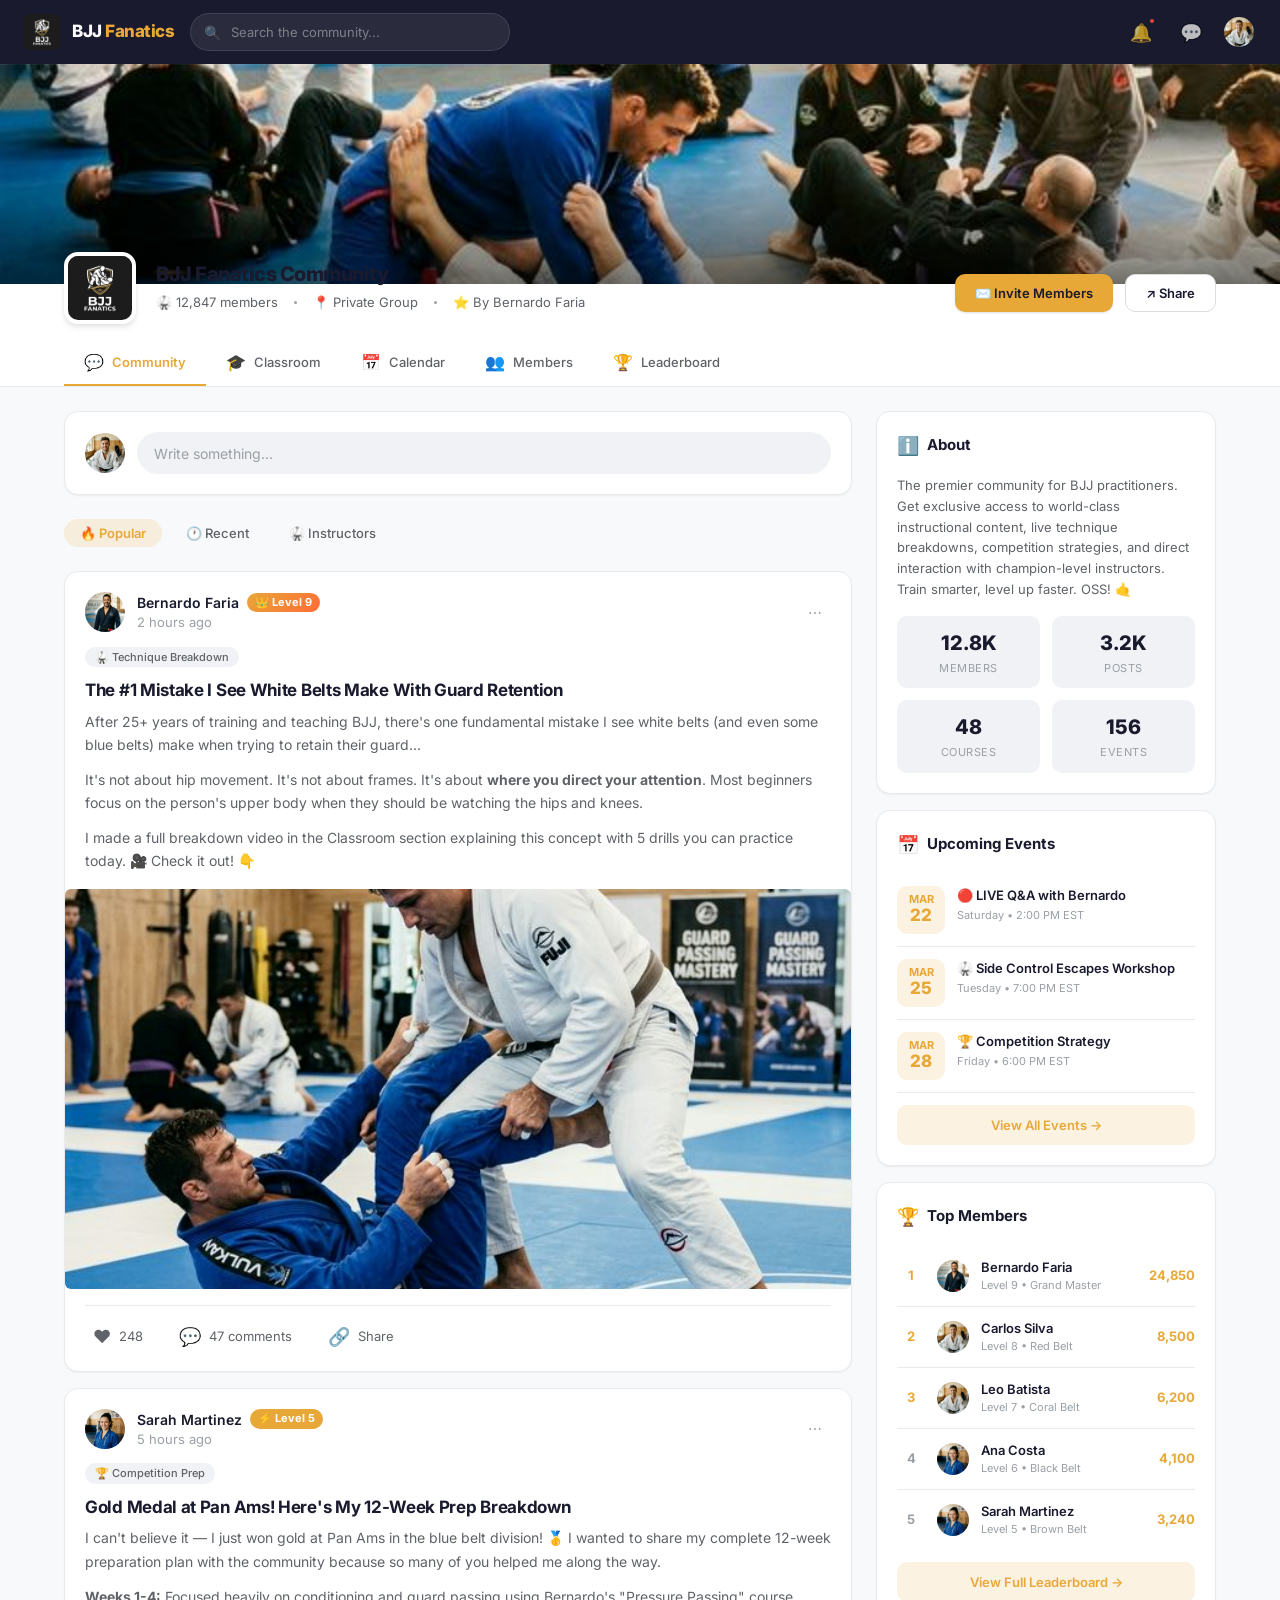
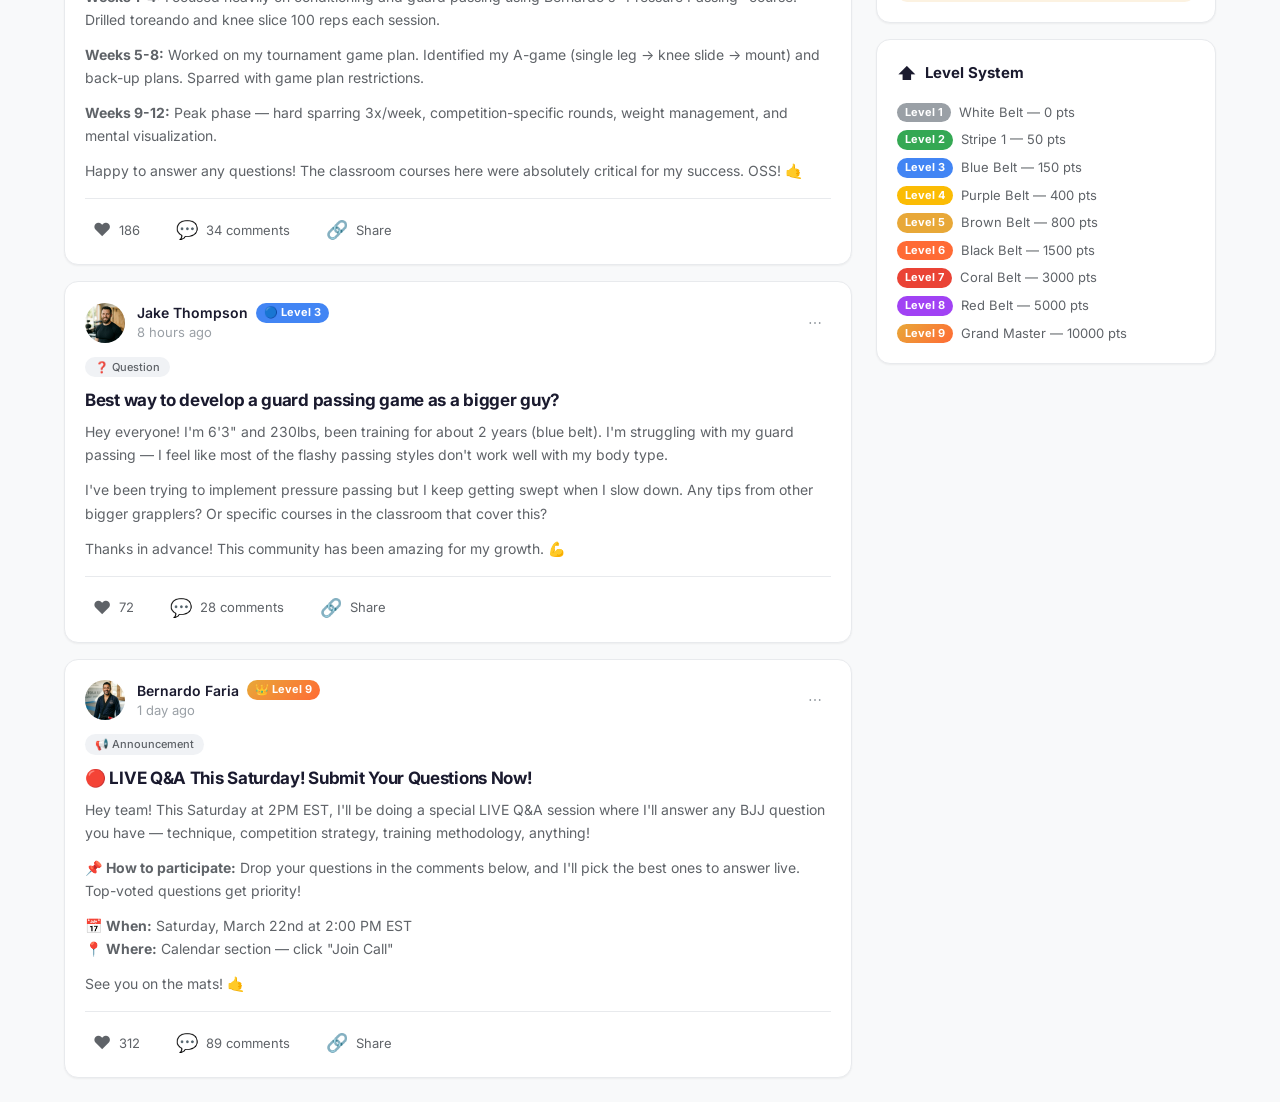
==== index.html @ d4c9fd5d "BJJ Fanatics Community Platform - Initial commit" ====
<!DOCTYPE html>
<html lang="en">
<head>
  <meta charset="UTF-8">
  <meta name="viewport" content="width=device-width, initial-scale=1.0">
  <title>BJJ Fanatics Community — Train, Learn, Connect</title>
  <meta name="description" content="Join the BJJ Fanatics Community — the premier online hub for Brazilian Jiu-Jitsu practitioners. Access exclusive courses, live events, and connect with thousands of grapplers worldwide.">
  <meta name="keywords" content="BJJ, Brazilian Jiu-Jitsu, community, courses, grappling, martial arts, BJJ Fanatics">
  <link rel="stylesheet" href="styles.css">
  <link rel="icon" type="image/png" href="assets/logo.png">
</head>
<body>

  <!-- ═══════════════ HEADER ═══════════════ -->
  <header class="main-header" id="mainHeader">
    <div class="header-left">
      <div class="logo-container" id="logoBtn">
        <img src="assets/logo.png" alt="BJJ Fanatics" class="logo-img">
        <span class="logo-text">BJJ <span>Fanatics</span></span>
      </div>
      <div class="header-search">
        <span class="search-icon">🔍</span>
        <input type="text" placeholder="Search the community..." id="globalSearch">
      </div>
    </div>
    <div class="header-right">
      <button class="header-btn" id="notifBtn" title="Notifications">
        🔔
        <span class="notification-badge"></span>
      </button>
      <button class="header-btn" id="messagesBtn" title="Messages">
        💬
      </button>
      <img src="assets/avatar-member1.png" alt="Your Profile" class="header-avatar" id="profileBtn" title="Profile">
    </div>
  </header>

  <!-- ═══════════════ NOTIFICATION DROPDOWN ═══════════════ -->
  <div class="notification-dropdown" id="notifDropdown">
    <div class="notification-header">
      <h4>Notifications</h4>
      <span class="mark-read" id="markAllRead">Mark all as read</span>
    </div>
    <div class="notification-item unread">
      <img src="assets/avatar-instructor.png" alt="" class="notification-avatar">
      <div>
        <div class="notification-text"><strong>Bernardo Faria</strong> posted a new technique video: "Deep Half Guard Sweep"</div>
        <div class="notification-time">2 minutes ago</div>
      </div>
    </div>
    <div class="notification-item unread">
      <img src="assets/avatar-member2.png" alt="" class="notification-avatar">
      <div>
        <div class="notification-text"><strong>Sarah Martinez</strong> liked your post about competition preparation</div>
        <div class="notification-time">15 minutes ago</div>
      </div>
    </div>
    <div class="notification-item">
      <img src="assets/avatar-member3.png" alt="" class="notification-avatar">
      <div>
        <div class="notification-text"><strong>Jake Thompson</strong> commented: "Great breakdown! This really helped my passing game"</div>
        <div class="notification-time">1 hour ago</div>
      </div>
    </div>
    <div class="notification-item">
      <img src="assets/avatar-instructor.png" alt="" class="notification-avatar">
      <div>
        <div class="notification-text">🎯 You leveled up to <strong>Level 4: Purple Belt</strong>! Keep training!</div>
        <div class="notification-time">3 hours ago</div>
      </div>
    </div>
  </div>

  <!-- ═══════════════ COMMUNITY HEADER ═══════════════ -->
  <section class="community-header">
    <div class="banner-container">
      <img src="assets/banner.png" alt="BJJ Fanatics Community" class="banner-image">
      <div class="banner-overlay"></div>
    </div>
    <div class="community-info">
      <img src="assets/logo.png" alt="BJJ Fanatics" class="community-avatar">
      <div class="community-details">
        <h1 class="community-name">BJJ Fanatics Community</h1>
        <div class="community-meta">
          <span>🥋 12,847 members</span>
          <span class="dot"></span>
          <span>📍 Private Group</span>
          <span class="dot"></span>
          <span>⭐ By Bernardo Faria</span>
        </div>
      </div>
      <div class="community-actions">
        <button class="btn-primary" id="inviteBtn">✉️ Invite Members</button>
        <button class="btn-secondary" id="shareBtn">↗️ Share</button>
      </div>
    </div>

    <!-- Navigation Tabs -->
    <nav class="nav-tabs" id="navTabs">
      <button class="nav-tab active" data-tab="community">
        <span class="tab-icon">💬</span> Community
      </button>
      <button class="nav-tab" data-tab="classroom">
        <span class="tab-icon">🎓</span> Classroom
      </button>
      <button class="nav-tab" data-tab="calendar">
        <span class="tab-icon">📅</span> Calendar
      </button>
      <button class="nav-tab" data-tab="members">
        <span class="tab-icon">👥</span> Members
      </button>
      <button class="nav-tab" data-tab="leaderboard">
        <span class="tab-icon">🏆</span> Leaderboard
      </button>
    </nav>
  </section>

  <!-- ═══════════════ MAIN CONTENT ═══════════════ -->
  <main class="main-content" id="mainContent">

    <!-- ╔═══════════════════════════════════════╗
         ║   COMMUNITY TAB (FEED)                ║
         ╚═══════════════════════════════════════╝ -->
    <div class="page-section active" id="page-community">
      <div class="feed-container">

        <!-- Post Composer -->
        <div class="post-composer" id="postComposer">
          <div class="composer-top">
            <img src="assets/avatar-member1.png" alt="" class="composer-avatar">
            <input type="text" class="composer-input" placeholder="Write something..." id="composerInput" readonly>
          </div>
        </div>

        <!-- Feed Filters -->
        <div class="feed-filters">
          <button class="filter-btn active" data-filter="popular">🔥 Popular</button>
          <button class="filter-btn" data-filter="recent">🕐 Recent</button>
          <button class="filter-btn" data-filter="instructors">🥋 Instructors</button>
        </div>

        <!-- Post 1 -->
        <article class="post-card" id="post-1">
          <div class="post-header">
            <img src="assets/avatar-instructor.png" alt="Bernardo Faria" class="post-avatar">
            <div class="post-user-info">
              <div class="post-user-name">
                Bernardo Faria
                <span class="level-badge level-9">👑 Level 9</span>
              </div>
              <div class="post-timestamp">2 hours ago</div>
            </div>
            <button class="post-menu-btn" title="More options">⋯</button>
          </div>
          <div class="post-category">🥋 Technique Breakdown</div>
          <h2 class="post-title">The #1 Mistake I See White Belts Make With Guard Retention</h2>
          <div class="post-body">
            <p>After 25+ years of training and teaching BJJ, there's one fundamental mistake I see white belts (and even some blue belts) make when trying to retain their guard...</p>
            <p>It's not about hip movement. It's not about frames. It's about <strong>where you direct your attention</strong>. Most beginners focus on the person's upper body when they should be watching the hips and knees.</p>
            <p>I made a full breakdown video in the Classroom section explaining this concept with 5 drills you can practice today. 🎥 Check it out! 👇</p>
          </div>
          <div class="post-image">
            <img src="assets/course-thumbnail.png" alt="Guard Retention Breakdown">
          </div>
          <div class="post-footer">
            <button class="post-action like-btn" data-post-id="1">
              <span class="action-icon">❤️</span>
              <span class="like-count">248</span>
            </button>
            <button class="post-action comment-toggle-btn" data-post-id="1">
              <span class="action-icon">💬</span>
              <span>47 comments</span>
            </button>
            <button class="post-action">
              <span class="action-icon">🔗</span>
              <span>Share</span>
            </button>
          </div>
          <div class="comments-section" id="comments-1">
            <div class="comment-item">
              <img src="assets/avatar-member2.png" alt="" class="comment-avatar">
              <div class="comment-content">
                <span class="comment-user-name">Sarah Martinez</span>
                <span class="comment-text">This completely changed my game! I was always staring at the shoulder and losing my guard. Started watching the hips and my retention improved immediately 🙌</span>
                <div class="comment-meta">
                  <span>45m ago</span>
                  <button>❤️ 12</button>
                  <button>Reply</button>
                </div>
              </div>
            </div>
            <div class="comment-item">
              <img src="assets/avatar-member3.png" alt="" class="comment-avatar">
              <div class="comment-content">
                <span class="comment-user-name">Jake Thompson</span>
                <span class="comment-text">Professor, could you also cover the De La Riva guard recovery? That's been my biggest struggle lately.</span>
                <div class="comment-meta">
                  <span>30m ago</span>
                  <button>❤️ 5</button>
                  <button>Reply</button>
                </div>
              </div>
            </div>
            <div class="comment-input-container">
              <img src="assets/avatar-member1.png" alt="" class="comment-avatar">
              <input type="text" class="comment-input" placeholder="Write a comment...">
              <button class="comment-submit">Post</button>
            </div>
          </div>
        </article>

        <!-- Post 2 -->
        <article class="post-card" id="post-2">
          <div class="post-header">
            <img src="assets/avatar-member2.png" alt="Sarah Martinez" class="post-avatar">
            <div class="post-user-info">
              <div class="post-user-name">
                Sarah Martinez
                <span class="level-badge level-5">⚡ Level 5</span>
              </div>
              <div class="post-timestamp">5 hours ago</div>
            </div>
            <button class="post-menu-btn" title="More options">⋯</button>
          </div>
          <div class="post-category">🏆 Competition Prep</div>
          <h2 class="post-title">Gold Medal at Pan Ams! Here's My 12-Week Prep Breakdown</h2>
          <div class="post-body">
            <p>I can't believe it — I just won gold at Pan Ams in the blue belt division! 🥇 I wanted to share my complete 12-week preparation plan with the community because so many of you helped me along the way.</p>
            <p><strong>Weeks 1-4:</strong> Focused heavily on conditioning and guard passing using Bernardo's "Pressure Passing" course. Drilled toreando and knee slice 100 reps each session.</p>
            <p><strong>Weeks 5-8:</strong> Worked on my tournament game plan. Identified my A-game (single leg → knee slide → mount) and back-up plans. Sparred with game plan restrictions.</p>
            <p><strong>Weeks 9-12:</strong> Peak phase — hard sparring 3x/week, competition-specific rounds, weight management, and mental visualization.</p>
            <p>Happy to answer any questions! The classroom courses here were absolutely critical for my success. OSS! 🤙</p>
          </div>
          <div class="post-footer">
            <button class="post-action like-btn" data-post-id="2">
              <span class="action-icon">❤️</span>
              <span class="like-count">186</span>
            </button>
            <button class="post-action comment-toggle-btn" data-post-id="2">
              <span class="action-icon">💬</span>
              <span>34 comments</span>
            </button>
            <button class="post-action">
              <span class="action-icon">🔗</span>
              <span>Share</span>
            </button>
          </div>
          <div class="comments-section" id="comments-2">
            <div class="comment-item">
              <img src="assets/avatar-instructor.png" alt="" class="comment-avatar">
              <div class="comment-content">
                <span class="comment-user-name">Bernardo Faria</span>
                <span class="comment-text">Congratulations Sarah! So proud of you! Your dedication is incredible. Osss!! 🤙🏆</span>
                <div class="comment-meta">
                  <span>4h ago</span>
                  <button>❤️ 45</button>
                  <button>Reply</button>
                </div>
              </div>
            </div>
            <div class="comment-input-container">
              <img src="assets/avatar-member1.png" alt="" class="comment-avatar">
              <input type="text" class="comment-input" placeholder="Write a comment...">
              <button class="comment-submit">Post</button>
            </div>
          </div>
        </article>

        <!-- Post 3 -->
        <article class="post-card" id="post-3">
          <div class="post-header">
            <img src="assets/avatar-member3.png" alt="Jake Thompson" class="post-avatar">
            <div class="post-user-info">
              <div class="post-user-name">
                Jake Thompson
                <span class="level-badge level-3">🔵 Level 3</span>
              </div>
              <div class="post-timestamp">8 hours ago</div>
            </div>
            <button class="post-menu-btn" title="More options">⋯</button>
          </div>
          <div class="post-category">❓ Question</div>
          <h2 class="post-title">Best way to develop a guard passing game as a bigger guy?</h2>
          <div class="post-body">
            <p>Hey everyone! I'm 6'3" and 230lbs, been training for about 2 years (blue belt). I'm struggling with my guard passing — I feel like most of the flashy passing styles don't work well with my body type.</p>
            <p>I've been trying to implement pressure passing but I keep getting swept when I slow down. Any tips from other bigger grapplers? Or specific courses in the classroom that cover this?</p>
            <p>Thanks in advance! This community has been amazing for my growth. 💪</p>
          </div>
          <div class="post-footer">
            <button class="post-action like-btn" data-post-id="3">
              <span class="action-icon">❤️</span>
              <span class="like-count">72</span>
            </button>
            <button class="post-action comment-toggle-btn" data-post-id="3">
              <span class="action-icon">💬</span>
              <span>28 comments</span>
            </button>
            <button class="post-action">
              <span class="action-icon">🔗</span>
              <span>Share</span>
            </button>
          </div>
          <div class="comments-section" id="comments-3">
            <div class="comment-item">
              <img src="assets/avatar-instructor.png" alt="" class="comment-avatar">
              <div class="comment-content">
                <span class="comment-user-name">Bernardo Faria</span>
                <span class="comment-text">Jake, as a bigger guy myself, I found the over-under passing system to be the BEST for our body type. Check out my "Pressure Passing Encyclopedia" in the classroom — I break down every detail specifically for bigger grapplers. The key is using your weight as your #1 advantage, not fighting against it!</span>
                <div class="comment-meta">
                  <span>6h ago</span>
                  <button>❤️ 38</button>
                  <button>Reply</button>
                </div>
              </div>
            </div>
            <div class="comment-input-container">
              <img src="assets/avatar-member1.png" alt="" class="comment-avatar">
              <input type="text" class="comment-input" placeholder="Write a comment...">
              <button class="comment-submit">Post</button>
            </div>
          </div>
        </article>

        <!-- Post 4 -->
        <article class="post-card" id="post-4">
          <div class="post-header">
            <img src="assets/avatar-instructor.png" alt="Bernardo Faria" class="post-avatar">
            <div class="post-user-info">
              <div class="post-user-name">
                Bernardo Faria
                <span class="level-badge level-9">👑 Level 9</span>
              </div>
              <div class="post-timestamp">1 day ago</div>
            </div>
            <button class="post-menu-btn" title="More options">⋯</button>
          </div>
          <div class="post-category">📢 Announcement</div>
          <h2 class="post-title">🔴 LIVE Q&A This Saturday! Submit Your Questions Now!</h2>
          <div class="post-body">
            <p>Hey team! This Saturday at 2PM EST, I'll be doing a special LIVE Q&A session where I'll answer any BJJ question you have — technique, competition strategy, training methodology, anything!</p>
            <p>📌 <strong>How to participate:</strong> Drop your questions in the comments below, and I'll pick the best ones to answer live. Top-voted questions get priority!</p>
            <p>📅 <strong>When:</strong> Saturday, March 22nd at 2:00 PM EST<br>📍 <strong>Where:</strong> Calendar section — click "Join Call"</p>
            <p>See you on the mats! 🤙</p>
          </div>
          <div class="post-footer">
            <button class="post-action like-btn" data-post-id="4">
              <span class="action-icon">❤️</span>
              <span class="like-count">312</span>
            </button>
            <button class="post-action comment-toggle-btn" data-post-id="4">
              <span class="action-icon">💬</span>
              <span>89 comments</span>
            </button>
            <button class="post-action">
              <span class="action-icon">🔗</span>
              <span>Share</span>
            </button>
          </div>
          <div class="comments-section" id="comments-4">
            <div class="comment-input-container">
              <img src="assets/avatar-member1.png" alt="" class="comment-avatar">
              <input type="text" class="comment-input" placeholder="Write a comment...">
              <button class="comment-submit">Post</button>
            </div>
          </div>
        </article>

      </div>
    </div>

    <!-- ╔═══════════════════════════════════════╗
         ║   CLASSROOM TAB                       ║
         ╚═══════════════════════════════════════╝ -->
    <div class="page-section" id="page-classroom">
      <div class="tab-content-full">
        <div class="classroom-grid">
          <div class="course-card" data-course="guard-passing">
            <div class="course-thumb-container">
              <img src="assets/course-thumbnail.png" alt="Guard Passing Mastery" class="course-thumb">
              <div class="course-progress-bar" style="width: 65%;"></div>
            </div>
            <div class="course-info">
              <h3 class="course-title">Guard Passing Mastery</h3>
              <div class="course-meta">
                <span>12 modules</span>
                <span>•</span>
                <span>48 lessons</span>
                <span>•</span>
                <span class="progress-text">65% complete</span>
              </div>
            </div>
          </div>

          <div class="course-card" data-course="pressure-passing">
            <div class="course-thumb-container">
              <img src="assets/banner.png" alt="Pressure Passing Encyclopedia" class="course-thumb">
              <div class="course-progress-bar" style="width: 30%;"></div>
            </div>
            <div class="course-info">
              <h3 class="course-title">Pressure Passing Encyclopedia</h3>
              <div class="course-meta">
                <span>8 modules</span>
                <span>•</span>
                <span>36 lessons</span>
                <span>•</span>
                <span class="progress-text">30% complete</span>
              </div>
            </div>
          </div>

          <div class="course-card" data-course="deep-half">
            <div class="course-thumb-container">
              <img src="assets/course-thumbnail.png" alt="Deep Half Guard System" class="course-thumb">
              <div class="course-progress-bar" style="width: 100%;"></div>
            </div>
            <div class="course-info">
              <h3 class="course-title">Deep Half Guard System</h3>
              <div class="course-meta">
                <span>6 modules</span>
                <span>•</span>
                <span>24 lessons</span>
                <span>•</span>
                <span class="progress-text">✅ Complete</span>
              </div>
            </div>
          </div>

          <div class="course-card" data-course="submission-hunting">
            <div class="course-thumb-container">
              <img src="assets/banner.png" alt="Submission Hunting From Mount" class="course-thumb">
              <div class="course-progress-bar" style="width: 0%;"></div>
            </div>
            <div class="course-info">
              <h3 class="course-title">Submission Hunting From Mount</h3>
              <div class="course-meta">
                <span>10 modules</span>
                <span>•</span>
                <span>40 lessons</span>
                <span>•</span>
                <span class="progress-text">Not started</span>
              </div>
            </div>
          </div>

          <div class="course-card" data-course="competition-prep">
            <div class="course-thumb-container">
              <img src="assets/course-thumbnail.png" alt="Competition Prep Blueprint" class="course-thumb">
              <div class="course-progress-bar" style="width: 0%;"></div>
            </div>
            <div class="course-info">
              <h3 class="course-title">Competition Prep Blueprint</h3>
              <div class="course-meta">
                <span class="locked-badge">🔒 Unlock at Level 5</span>
              </div>
            </div>
          </div>

          <div class="course-card" data-course="no-gi">
            <div class="course-thumb-container">
              <img src="assets/banner.png" alt="No-Gi Essentials" class="course-thumb">
              <div class="course-progress-bar" style="width: 15%;"></div>
            </div>
            <div class="course-info">
              <h3 class="course-title">No-Gi Essentials</h3>
              <div class="course-meta">
                <span>7 modules</span>
                <span>•</span>
                <span>28 lessons</span>
                <span>•</span>
                <span class="progress-text">15% complete</span>
              </div>
            </div>
          </div>

        </div>
      </div>
    </div>

    <!-- ╔═══════════════════════════════════════╗
         ║   CALENDAR / LIVE EVENTS TAB          ║
         ╚═══════════════════════════════════════╝ -->
    <div class="page-section" id="page-calendar">
      <div class="tab-content-full">

        <!-- 🔴 LIVE NOW BANNER — shows when an event is happening -->
        <div class="live-now-banner" id="liveNowBanner">
          <div class="live-now-pulse"></div>
          <div class="live-now-content">
            <div class="live-now-badge">🔴 LIVE NOW</div>
            <div class="live-now-info">
              <h3 id="liveNowTitle">LIVE Q&A with Bernardo Faria</h3>
              <p id="liveNowMeta">Started 12 min ago • <span id="liveNowViewers">847</span> watching</p>
            </div>
          </div>
          <button class="live-join-btn" id="joinLiveBtn">
            <span class="join-icon">📹</span> Join Live
          </button>
        </div>

        <!-- Events Header with View Toggle -->
        <div class="events-header-bar">
          <div class="events-header-left">
            <h2>📅 Live Events</h2>
            <span class="events-count" id="eventsCount">8 upcoming</span>
          </div>
          <div class="events-header-right">
            <div class="view-toggle" id="viewToggle">
              <button class="view-toggle-btn active" data-view="list" title="List View">
                <svg width="18" height="18" viewBox="0 0 24 24" fill="none" stroke="currentColor" stroke-width="2"><line x1="8" y1="6" x2="21" y2="6"/><line x1="8" y1="12" x2="21" y2="12"/><line x1="8" y1="18" x2="21" y2="18"/><line x1="3" y1="6" x2="3.01" y2="6"/><line x1="3" y1="12" x2="3.01" y2="12"/><line x1="3" y1="18" x2="3.01" y2="18"/></svg>
              </button>
              <button class="view-toggle-btn" data-view="calendar" title="Calendar View">
                <svg width="18" height="18" viewBox="0 0 24 24" fill="none" stroke="currentColor" stroke-width="2"><rect x="3" y="4" width="18" height="18" rx="2" ry="2"/><line x1="16" y1="2" x2="16" y2="6"/><line x1="8" y1="2" x2="8" y2="6"/><line x1="3" y1="10" x2="21" y2="10"/></svg>
              </button>
            </div>
            <button class="btn-primary create-event-btn" id="createEventBtn">
              <span>+</span> Create Event
            </button>
          </div>
        </div>

        <!-- Event Type Filters -->
        <div class="event-type-filters" id="eventTypeFilters">
          <button class="event-filter-pill active" data-filter="upcoming">📅 Upcoming</button>
          <button class="event-filter-pill" data-filter="live">🔴 Live & Interactive</button>
          <button class="event-filter-pill" data-filter="workshop">🥋 Workshops</button>
          <button class="event-filter-pill" data-filter="competition">🏆 Competition</button>
          <button class="event-filter-pill" data-filter="past">⏪ Past Recordings</button>
        </div>

        <!-- LIST VIEW (Default) -->
        <div class="events-list-view active" id="eventsListView">
          <div class="events-list" id="eventsList">
            <!-- Events generated by JS -->
          </div>
        </div>

        <!-- CALENDAR VIEW -->
        <div class="events-calendar-view" id="eventsCalendarView">
          <div class="calendar-container">
            <div class="calendar-header-bar">
              <h2 class="calendar-month-title" id="calendarMonthTitle">March 2026</h2>
              <div class="calendar-nav-btns">
                <button class="cal-nav-btn" id="calPrev">◀</button>
                <button class="cal-nav-btn" id="calNext">▶</button>
              </div>
            </div>
            <div class="calendar-grid" id="calendarGrid">
              <!-- Days will be generated by JS -->
            </div>
          </div>
        </div>

        <!-- PAST RECORDINGS SECTION -->
        <div class="past-recordings-section" id="pastRecordingsSection" style="display:none;">
          <div class="recordings-grid" id="recordingsGrid">
            <!-- Generated by JS -->
          </div>
        </div>

      </div>
    </div>

    <!-- ═══════════════ EVENT DETAIL MODAL ═══════════════ -->
    <div class="modal-overlay" id="eventDetailModal">
      <div class="modal-content event-modal-content">
        <div class="event-modal-header" id="eventModalHeader">
          <div class="event-modal-type-badge" id="eventModalBadge">🔴 Live Q&A</div>
          <button class="modal-close" id="closeEventModal">✕</button>
        </div>
        <div class="event-modal-body">
          <h2 class="event-modal-title" id="eventModalTitle">LIVE Q&A with Bernardo Faria</h2>
          <div class="event-modal-meta-grid">
            <div class="event-modal-meta-item">
              <span class="meta-icon">📅</span>
              <div>
                <div class="meta-label">Date</div>
                <div class="meta-value" id="eventModalDate">Saturday, March 22, 2026</div>
              </div>
            </div>
            <div class="event-modal-meta-item">
              <span class="meta-icon">🕐</span>
              <div>
                <div class="meta-label">Time</div>
                <div class="meta-value" id="eventModalTime">2:00 PM — 3:30 PM EST</div>
              </div>
            </div>
            <div class="event-modal-meta-item">
              <span class="meta-icon">🎯</span>
              <div>
                <div class="meta-label">Level</div>
                <div class="meta-value" id="eventModalLevel">All Levels Welcome</div>
              </div>
            </div>
            <div class="event-modal-meta-item">
              <span class="meta-icon">👥</span>
              <div>
                <div class="meta-label">Attendees</div>
                <div class="meta-value" id="eventModalAttendees">234 RSVPs</div>
              </div>
            </div>
          </div>
          <div class="event-modal-description" id="eventModalDescription">
            <h4>About This Event</h4>
            <p>Join Bernardo Faria for a live, interactive Q&A session where you can ask any BJJ question — technique breakdowns, competition strategy, training methodology, and more!</p>
            <p>Top-voted questions from the community post get priority. Come prepared with your camera on for direct feedback!</p>
          </div>
          <div class="event-modal-host">
            <img src="assets/avatar-instructor.png" alt="Bernardo Faria" class="event-host-avatar">
            <div>
              <div class="event-host-name">Bernardo Faria</div>
              <div class="event-host-role">Host • Head Instructor</div>
            </div>
          </div>
          <div class="event-modal-attendees-preview" id="eventAttendeesPreview">
            <div class="attendees-stack">
              <img src="assets/avatar-member2.png" alt="" class="attendee-mini">
              <img src="assets/avatar-member3.png" alt="" class="attendee-mini">
              <img src="assets/avatar-member1.png" alt="" class="attendee-mini">
              <img src="assets/avatar-instructor.png" alt="" class="attendee-mini">
              <span class="attendees-more">+230</span>
            </div>
            <span class="attendees-label">including Sarah Martinez, Jake Thompson, and 232 others</span>
          </div>
        </div>
        <div class="event-modal-footer">
          <button class="btn-secondary" id="eventShareBtn">↗️ Share Event</button>
          <button class="btn-primary event-rsvp-btn" id="eventRsvpBtn">✋ RSVP — I'm In!</button>
        </div>
      </div>
    </div>

    <!-- ╔═══════════════════════════════════════╗
         ║   MEMBERS TAB                         ║
         ╚═══════════════════════════════════════╝ -->
    <div class="page-section" id="page-members">
      <div class="tab-content-full">
        <div class="members-header">
          <h2 style="font-size: 20px; font-weight: 700;">👥 Members <span style="color: var(--text-tertiary); font-weight: 400;">(12,847)</span></h2>
          <div class="members-search">
            <span class="search-icon">🔍</span>
            <input type="text" placeholder="Search members..." id="membersSearchInput">
          </div>
        </div>

        <div class="members-grid" id="membersGrid">
          <!-- Members will be generated by JS -->
        </div>
      </div>
    </div>

    <!-- ╔═══════════════════════════════════════╗
         ║   LEADERBOARD TAB                     ║
         ╚═══════════════════════════════════════╝ -->
    <div class="page-section" id="page-leaderboard">
      <div class="tab-content-full">
        <div class="leaderboard-page">
          <div class="leaderboard-page-header">
            <h2>🏆 Community Leaderboard</h2>
            <p>Earn points by posting, commenting, and engaging with the community. Level up to unlock exclusive courses!</p>
          </div>
          <div class="leaderboard-time-filters">
            <button class="time-filter-btn active" data-time="all">All Time</button>
            <button class="time-filter-btn" data-time="month">This Month</button>
            <button class="time-filter-btn" data-time="week">This Week</button>
          </div>
          <div class="leaderboard-full-list" id="leaderboardFullList">
            <!-- Generated by JS -->
          </div>
        </div>
      </div>
    </div>

    <!-- ═══════════════ SIDEBAR (visible on community tab) ═══════════════ -->
    <aside class="sidebar" id="sidebar">

      <!-- About -->
      <div class="sidebar-card">
        <h3 class="sidebar-title"><span class="title-icon">ℹ️</span> About</h3>
        <p class="about-text">
          The premier community for BJJ practitioners. Get exclusive access to world-class instructional content, live technique breakdowns, competition strategies, and direct interaction with champion-level instructors. Train smarter, level up faster. OSS! 🤙
        </p>
        <div class="about-stats">
          <div class="stat-item">
            <div class="stat-value">12.8K</div>
            <div class="stat-label">Members</div>
          </div>
          <div class="stat-item">
            <div class="stat-value">3.2K</div>
            <div class="stat-label">Posts</div>
          </div>
          <div class="stat-item">
            <div class="stat-value">48</div>
            <div class="stat-label">Courses</div>
          </div>
          <div class="stat-item">
            <div class="stat-value">156</div>
            <div class="stat-label">Events</div>
          </div>
        </div>
      </div>

      <!-- Upcoming Events -->
      <div class="sidebar-card">
        <h3 class="sidebar-title"><span class="title-icon">📅</span> Upcoming Events</h3>
        <div class="event-item">
          <div class="event-date">
            <span class="month">MAR</span>
            <span class="day">22</span>
          </div>
          <div class="event-info">
            <div class="event-title">🔴 LIVE Q&A with Bernardo</div>
            <div class="event-time">Saturday • 2:00 PM EST</div>
          </div>
        </div>
        <div class="event-item">
          <div class="event-date">
            <span class="month">MAR</span>
            <span class="day">25</span>
          </div>
          <div class="event-info">
            <div class="event-title">🥋 Side Control Escapes Workshop</div>
            <div class="event-time">Tuesday • 7:00 PM EST</div>
          </div>
        </div>
        <div class="event-item">
          <div class="event-date">
            <span class="month">MAR</span>
            <span class="day">28</span>
          </div>
          <div class="event-info">
            <div class="event-title">🏆 Competition Strategy</div>
            <div class="event-time">Friday • 6:00 PM EST</div>
          </div>
        </div>
        <button class="view-all-btn" data-tab="calendar">View All Events →</button>
      </div>

      <!-- Leaderboard -->
      <div class="sidebar-card">
        <h3 class="sidebar-title"><span class="title-icon">🏆</span> Top Members</h3>
        <div id="sidebarLeaderboard">
          <!-- Generated by JS -->
        </div>
        <button class="view-all-btn" data-tab="leaderboard">View Full Leaderboard →</button>
      </div>

      <!-- Level System Info -->
      <div class="sidebar-card">
        <h3 class="sidebar-title"><span class="title-icon">⬆️</span> Level System</h3>
        <div style="display: flex; flex-direction: column; gap: 8px;">
          <div style="display: flex; align-items: center; gap: 8px; font-size: 13px;">
            <span class="level-badge level-1">Level 1</span>
            <span style="color: var(--text-secondary);">White Belt — 0 pts</span>
          </div>
          <div style="display: flex; align-items: center; gap: 8px; font-size: 13px;">
            <span class="level-badge level-2">Level 2</span>
            <span style="color: var(--text-secondary);">Stripe 1 — 50 pts</span>
          </div>
          <div style="display: flex; align-items: center; gap: 8px; font-size: 13px;">
            <span class="level-badge level-3">Level 3</span>
            <span style="color: var(--text-secondary);">Blue Belt — 150 pts</span>
          </div>
          <div style="display: flex; align-items: center; gap: 8px; font-size: 13px;">
            <span class="level-badge level-4">Level 4</span>
            <span style="color: var(--text-secondary);">Purple Belt — 400 pts</span>
          </div>
          <div style="display: flex; align-items: center; gap: 8px; font-size: 13px;">
            <span class="level-badge level-5">Level 5</span>
            <span style="color: var(--text-secondary);">Brown Belt — 800 pts</span>
          </div>
          <div style="display: flex; align-items: center; gap: 8px; font-size: 13px;">
            <span class="level-badge level-6">Level 6</span>
            <span style="color: var(--text-secondary);">Black Belt — 1500 pts</span>
          </div>
          <div style="display: flex; align-items: center; gap: 8px; font-size: 13px;">
            <span class="level-badge level-7">Level 7</span>
            <span style="color: var(--text-secondary);">Coral Belt — 3000 pts</span>
          </div>
          <div style="display: flex; align-items: center; gap: 8px; font-size: 13px;">
            <span class="level-badge level-8">Level 8</span>
            <span style="color: var(--text-secondary);">Red Belt — 5000 pts</span>
          </div>
          <div style="display: flex; align-items: center; gap: 8px; font-size: 13px;">
            <span class="level-badge level-9">Level 9</span>
            <span style="color: var(--text-secondary);">Grand Master — 10000 pts</span>
          </div>
        </div>
      </div>

    </aside>

  </main>

  <!-- ═══════════════ CREATE POST MODAL ═══════════════ -->
  <div class="modal-overlay" id="createPostModal">
    <div class="modal-content">
      <div class="modal-header">
        <h3>Create a Post</h3>
        <button class="modal-close" id="closeModal">✕</button>
      </div>
      <div class="modal-body">
        <div class="form-group">
          <label for="postCategory">Category</label>
          <select id="postCategorySelect">
            <option value="general">💬 General Discussion</option>
            <option value="technique">🥋 Technique Breakdown</option>
            <option value="question">❓ Question</option>
            <option value="competition">🏆 Competition</option>
            <option value="announcement">📢 Announcement</option>
            <option value="win">🎉 Win / Milestone</option>
          </select>
        </div>
        <div class="form-group">
          <label for="postTitleInput">Title</label>
          <input type="text" id="postTitleInput" placeholder="What's on your mind?">
        </div>
        <div class="form-group">
          <label for="postBodyInput">Content</label>
          <textarea id="postBodyInput" placeholder="Share your thoughts, techniques, or questions with the community..."></textarea>
        </div>
      </div>
      <div class="modal-footer">
        <button class="btn-secondary" id="cancelPost">Cancel</button>
        <button class="btn-primary" id="submitPost">🚀 Post</button>
      </div>
    </div>
  </div>

  <!-- ═══════════════ TOAST CONTAINER ═══════════════ -->
  <div class="toast-container" id="toastContainer"></div>

  <!-- ═══════════════ JAVASCRIPT ═══════════════ -->
  <script src="app.js"></script>

</body>
</html>
---- styles.css ----
/* ═══════════════════════════════════════════════════════
   BJJ FANATICS COMMUNITY — Design System
   Inspired by Skool Community with BJJ Fanatics branding
   ═══════════════════════════════════════════════════════ */

@import url('https://fonts.googleapis.com/css2?family=Inter:wght@300;400;500;600;700;800;900&display=swap');

/* ── CSS Custom Properties ── */
:root {
  /* Brand Colors */
  --brand-primary: #E8A838;
  --brand-primary-hover: #D4952E;
  --brand-primary-light: rgba(232, 168, 56, 0.15);
  --brand-secondary: #1A1A2E;
  --brand-dark: #0F0F1A;
  --brand-accent: #FF6B35;

  /* Neutral Palette */
  --bg-primary: #FFFFFF;
  --bg-secondary: #F8F9FA;
  --bg-tertiary: #F0F2F5;
  --bg-card: #FFFFFF;
  --bg-hover: #F5F5F7;
  --bg-input: #F0F2F5;

  /* Text Colors */
  --text-primary: #1A1A2E;
  --text-secondary: #5F6368;
  --text-tertiary: #9AA0A6;
  --text-inverse: #FFFFFF;
  --text-link: #1967D2;

  /* Border Colors */
  --border-light: #E8EAED;
  --border-medium: #DADCE0;
  --border-focus: var(--brand-primary);

  /* Status Colors */
  --success: #34A853;
  --success-bg: rgba(52, 168, 83, 0.1);
  --warning: #FBBC04;
  --error: #EA4335;
  --info: #4285F4;

  /* Gamification Level Colors */
  --level-1: #9AA0A6;
  --level-2: #34A853;
  --level-3: #4285F4;
  --level-4: #FBBC04;
  --level-5: #E8A838;
  --level-6: #FF6B35;
  --level-7: #EA4335;
  --level-8: #A142F4;
  --level-9: #E8A838;

  /* Shadows */
  --shadow-xs: 0 1px 2px rgba(0, 0, 0, 0.05);
  --shadow-sm: 0 1px 3px rgba(0, 0, 0, 0.08), 0 1px 2px rgba(0, 0, 0, 0.06);
  --shadow-md: 0 4px 6px rgba(0, 0, 0, 0.07), 0 2px 4px rgba(0, 0, 0, 0.06);
  --shadow-lg: 0 10px 25px rgba(0, 0, 0, 0.1), 0 6px 10px rgba(0, 0, 0, 0.08);
  --shadow-xl: 0 20px 40px rgba(0, 0, 0, 0.12);

  /* Border Radius */
  --radius-sm: 6px;
  --radius-md: 10px;
  --radius-lg: 14px;
  --radius-xl: 20px;
  --radius-full: 9999px;

  /* Spacing */
  --space-1: 4px;
  --space-2: 8px;
  --space-3: 12px;
  --space-4: 16px;
  --space-5: 20px;
  --space-6: 24px;
  --space-7: 32px;
  --space-8: 40px;
  --space-9: 48px;
  --space-10: 64px;

  /* Typography */
  --font-family: 'Inter', -apple-system, BlinkMacSystemFont, 'Segoe UI', Roboto, sans-serif;
  --font-size-xs: 11px;
  --font-size-sm: 13px;
  --font-size-base: 14px;
  --font-size-md: 15px;
  --font-size-lg: 17px;
  --font-size-xl: 20px;
  --font-size-2xl: 24px;
  --font-size-3xl: 30px;

  /* Transitions */
  --transition-fast: 150ms ease;
  --transition-base: 250ms ease;
  --transition-slow: 400ms cubic-bezier(0.4, 0, 0.2, 1);

  /* Layout */
  --header-height: 64px;
  --sidebar-width: 340px;
  --content-max-width: 680px;
}

/* ── Reset & Base ── */
*, *::before, *::after {
  margin: 0;
  padding: 0;
  box-sizing: border-box;
}

html {
  scroll-behavior: smooth;
  -webkit-font-smoothing: antialiased;
  -moz-osx-font-smoothing: grayscale;
}

body {
  font-family: var(--font-family);
  font-size: var(--font-size-base);
  color: var(--text-primary);
  background-color: var(--bg-secondary);
  line-height: 1.5;
  min-height: 100vh;
}

a {
  color: var(--text-link);
  text-decoration: none;
  transition: color var(--transition-fast);
}

a:hover {
  color: var(--brand-primary);
}

button {
  font-family: var(--font-family);
  cursor: pointer;
  border: none;
  outline: none;
  background: none;
  font-size: var(--font-size-base);
}

img {
  max-width: 100%;
  display: block;
}

input, textarea, select {
  font-family: var(--font-family);
  font-size: var(--font-size-base);
  outline: none;
}

/* ── Scrollbar Styling ── */
::-webkit-scrollbar {
  width: 6px;
}

::-webkit-scrollbar-track {
  background: transparent;
}

::-webkit-scrollbar-thumb {
  background: var(--border-medium);
  border-radius: 3px;
}

::-webkit-scrollbar-thumb:hover {
  background: var(--text-tertiary);
}

/* ═══════════════════════════════════════════════════════
   HEADER / NAVBAR
   ═══════════════════════════════════════════════════════ */

.main-header {
  position: fixed;
  top: 0;
  left: 0;
  right: 0;
  height: var(--header-height);
  background: var(--brand-secondary);
  display: flex;
  align-items: center;
  justify-content: space-between;
  padding: 0 var(--space-6);
  z-index: 1000;
  box-shadow: 0 1px 0 rgba(255,255,255,0.05);
}

.header-left {
  display: flex;
  align-items: center;
  gap: var(--space-4);
}

.logo-container {
  display: flex;
  align-items: center;
  gap: var(--space-3);
  cursor: pointer;
  transition: opacity var(--transition-fast);
}

.logo-container:hover {
  opacity: 0.85;
}

.logo-img {
  height: 36px;
  width: 36px;
  border-radius: var(--radius-sm);
  object-fit: cover;
}

.logo-text {
  font-size: var(--font-size-lg);
  font-weight: 800;
  color: var(--text-inverse);
  letter-spacing: -0.5px;
}

.logo-text span {
  color: var(--brand-primary);
}

.header-search {
  position: relative;
  width: 320px;
}

.header-search input {
  width: 100%;
  height: 38px;
  padding: 0 var(--space-4) 0 40px;
  background: rgba(255, 255, 255, 0.08);
  border: 1px solid rgba(255, 255, 255, 0.1);
  border-radius: var(--radius-full);
  color: var(--text-inverse);
  font-size: var(--font-size-sm);
  transition: all var(--transition-fast);
}

.header-search input::placeholder {
  color: rgba(255, 255, 255, 0.4);
}

.header-search input:focus {
  background: rgba(255, 255, 255, 0.12);
  border-color: rgba(232, 168, 56, 0.4);
}

.header-search .search-icon {
  position: absolute;
  left: 14px;
  top: 50%;
  transform: translateY(-50%);
  color: rgba(255, 255, 255, 0.4);
  font-size: 14px;
}

.header-right {
  display: flex;
  align-items: center;
  gap: var(--space-3);
}

.header-btn {
  width: 38px;
  height: 38px;
  display: flex;
  align-items: center;
  justify-content: center;
  border-radius: var(--radius-full);
  color: rgba(255, 255, 255, 0.7);
  transition: all var(--transition-fast);
  position: relative;
  font-size: 18px;
}

.header-btn:hover {
  background: rgba(255, 255, 255, 0.1);
  color: var(--text-inverse);
}

.header-btn .notification-badge {
  position: absolute;
  top: 4px;
  right: 4px;
  width: 8px;
  height: 8px;
  background: var(--error);
  border-radius: 50%;
  border: 2px solid var(--brand-secondary);
}

.header-avatar {
  width: 34px;
  height: 34px;
  border-radius: 50%;
  object-fit: cover;
  cursor: pointer;
  border: 2px solid transparent;
  transition: border-color var(--transition-fast);
}

.header-avatar:hover {
  border-color: var(--brand-primary);
}

/* ═══════════════════════════════════════════════════════
   COMMUNITY BANNER & TABS
   ═══════════════════════════════════════════════════════ */

.community-header {
  margin-top: var(--header-height);
  background: var(--bg-primary);
  border-bottom: 1px solid var(--border-light);
}

.banner-container {
  position: relative;
  height: 220px;
  overflow: hidden;
}

.banner-image {
  width: 100%;
  height: 100%;
  object-fit: cover;
}

.banner-overlay {
  position: absolute;
  bottom: 0;
  left: 0;
  right: 0;
  height: 50%;
  background: linear-gradient(transparent, rgba(0,0,0,0.5));
}

.community-info {
  max-width: 1200px;
  margin: 0 auto;
  padding: 0 var(--space-6);
  display: flex;
  align-items: flex-end;
  gap: var(--space-5);
  margin-top: -32px;
  position: relative;
  z-index: 2;
}

.community-avatar {
  width: 72px;
  height: 72px;
  border-radius: var(--radius-lg);
  border: 4px solid var(--bg-primary);
  object-fit: cover;
  box-shadow: var(--shadow-md);
}

.community-details {
  flex: 1;
  padding-bottom: var(--space-3);
}

.community-name {
  font-size: var(--font-size-xl);
  font-weight: 800;
  color: var(--text-primary);
  letter-spacing: -0.5px;
}

.community-meta {
  display: flex;
  align-items: center;
  gap: var(--space-4);
  margin-top: var(--space-1);
  font-size: var(--font-size-sm);
  color: var(--text-secondary);
}

.community-meta .dot {
  width: 3px;
  height: 3px;
  background: var(--text-tertiary);
  border-radius: 50%;
}

.community-actions {
  display: flex;
  gap: var(--space-3);
  padding-bottom: var(--space-3);
}

.btn-primary {
  display: inline-flex;
  align-items: center;
  gap: var(--space-2);
  padding: 10px 20px;
  background: var(--brand-primary);
  color: var(--text-primary);
  font-weight: 600;
  font-size: var(--font-size-sm);
  border-radius: var(--radius-md);
  transition: all var(--transition-fast);
  box-shadow: var(--shadow-sm);
}

.btn-primary:hover {
  background: var(--brand-primary-hover);
  transform: translateY(-1px);
  box-shadow: var(--shadow-md);
  color: var(--text-primary);
}

.btn-secondary {
  display: inline-flex;
  align-items: center;
  gap: var(--space-2);
  padding: 10px 20px;
  background: var(--bg-primary);
  color: var(--text-primary);
  font-weight: 600;
  font-size: var(--font-size-sm);
  border: 1px solid var(--border-medium);
  border-radius: var(--radius-md);
  transition: all var(--transition-fast);
}

.btn-secondary:hover {
  background: var(--bg-hover);
  border-color: var(--text-tertiary);
}

/* Navigation Tabs */
.nav-tabs {
  max-width: 1200px;
  margin: 0 auto;
  padding: 0 var(--space-6);
  display: flex;
  gap: 0;
  margin-top: var(--space-4);
}

.nav-tab {
  padding: 12px 20px;
  font-weight: 500;
  font-size: var(--font-size-sm);
  color: var(--text-secondary);
  border-bottom: 2px solid transparent;
  transition: all var(--transition-fast);
  display: flex;
  align-items: center;
  gap: var(--space-2);
  cursor: pointer;
}

.nav-tab:hover {
  color: var(--text-primary);
  background: var(--bg-hover);
}

.nav-tab.active {
  color: var(--brand-primary);
  border-bottom-color: var(--brand-primary);
  font-weight: 600;
}

.nav-tab .tab-icon {
  font-size: 16px;
}

/* ═══════════════════════════════════════════════════════
   MAIN CONTENT LAYOUT
   ═══════════════════════════════════════════════════════ */

.main-content {
  max-width: 1200px;
  margin: 0 auto;
  padding: var(--space-6);
  display: grid;
  grid-template-columns: 1fr var(--sidebar-width);
  gap: var(--space-6);
}

/* ═══════════════════════════════════════════════════════
   COMMUNITY FEED
   ═══════════════════════════════════════════════════════ */

.feed-container {
  display: flex;
  flex-direction: column;
  gap: var(--space-4);
}

/* Post Composer */
.post-composer {
  background: var(--bg-card);
  border: 1px solid var(--border-light);
  border-radius: var(--radius-lg);
  padding: var(--space-5);
  box-shadow: var(--shadow-xs);
  transition: box-shadow var(--transition-fast);
}

.post-composer:hover {
  box-shadow: var(--shadow-sm);
}

.composer-top {
  display: flex;
  align-items: center;
  gap: var(--space-3);
}

.composer-avatar {
  width: 40px;
  height: 40px;
  border-radius: 50%;
  object-fit: cover;
  flex-shrink: 0;
}

.composer-input {
  flex: 1;
  height: 42px;
  padding: 0 var(--space-4);
  background: var(--bg-input);
  border: 1px solid transparent;
  border-radius: var(--radius-full);
  color: var(--text-primary);
  font-size: var(--font-size-base);
  transition: all var(--transition-fast);
  cursor: pointer;
}

.composer-input::placeholder {
  color: var(--text-tertiary);
}

.composer-input:focus {
  border-color: var(--border-focus);
  background: var(--bg-primary);
  box-shadow: 0 0 0 3px var(--brand-primary-light);
}

/* Feed Filters */
.feed-filters {
  display: flex;
  gap: var(--space-2);
  padding: var(--space-2) 0;
}

.filter-btn {
  padding: 6px 16px;
  border-radius: var(--radius-full);
  font-size: var(--font-size-sm);
  font-weight: 500;
  color: var(--text-secondary);
  transition: all var(--transition-fast);
}

.filter-btn:hover {
  background: var(--bg-tertiary);
  color: var(--text-primary);
}

.filter-btn.active {
  background: var(--brand-primary-light);
  color: var(--brand-primary);
  font-weight: 600;
}

/* Post Card */
.post-card {
  background: var(--bg-card);
  border: 1px solid var(--border-light);
  border-radius: var(--radius-lg);
  padding: var(--space-5);
  box-shadow: var(--shadow-xs);
  transition: all var(--transition-base);
  animation: fadeInUp 0.4s ease both;
}

.post-card:hover {
  box-shadow: var(--shadow-sm);
  border-color: var(--border-medium);
}

@keyframes fadeInUp {
  from {
    opacity: 0;
    transform: translateY(12px);
  }
  to {
    opacity: 1;
    transform: translateY(0);
  }
}

.post-card:nth-child(2) { animation-delay: 0.05s; }
.post-card:nth-child(3) { animation-delay: 0.1s; }
.post-card:nth-child(4) { animation-delay: 0.15s; }
.post-card:nth-child(5) { animation-delay: 0.2s; }

.post-header {
  display: flex;
  align-items: center;
  gap: var(--space-3);
  margin-bottom: var(--space-3);
}

.post-avatar {
  width: 40px;
  height: 40px;
  border-radius: 50%;
  object-fit: cover;
  flex-shrink: 0;
  cursor: pointer;
  transition: transform var(--transition-fast);
}

.post-avatar:hover {
  transform: scale(1.08);
}

.post-user-info {
  flex: 1;
}

.post-user-name {
  font-weight: 600;
  font-size: var(--font-size-base);
  color: var(--text-primary);
  display: flex;
  align-items: center;
  gap: var(--space-2);
}

.level-badge {
  display: inline-flex;
  align-items: center;
  gap: 3px;
  padding: 1px 8px;
  border-radius: var(--radius-full);
  font-size: var(--font-size-xs);
  font-weight: 700;
  color: var(--text-inverse);
  line-height: 1.6;
}

.level-badge.level-1 { background: var(--level-1); }
.level-badge.level-2 { background: var(--level-2); }
.level-badge.level-3 { background: var(--level-3); }
.level-badge.level-4 { background: var(--level-4); }
.level-badge.level-5 { background: var(--level-5); }
.level-badge.level-6 { background: var(--level-6); }
.level-badge.level-7 { background: var(--level-7); }
.level-badge.level-8 { background: var(--level-8); }
.level-badge.level-9 { background: linear-gradient(135deg, var(--brand-primary), var(--brand-accent)); }

.post-timestamp {
  font-size: var(--font-size-sm);
  color: var(--text-tertiary);
}

.post-menu-btn {
  width: 32px;
  height: 32px;
  display: flex;
  align-items: center;
  justify-content: center;
  border-radius: var(--radius-full);
  color: var(--text-tertiary);
  transition: all var(--transition-fast);
}

.post-menu-btn:hover {
  background: var(--bg-tertiary);
  color: var(--text-secondary);
}

.post-title {
  font-size: var(--font-size-lg);
  font-weight: 700;
  color: var(--text-primary);
  margin-bottom: var(--space-2);
  letter-spacing: -0.3px;
  line-height: 1.35;
}

.post-body {
  font-size: var(--font-size-base);
  color: var(--text-secondary);
  line-height: 1.65;
  margin-bottom: var(--space-4);
}

.post-body p + p {
  margin-top: var(--space-3);
}

.post-image {
  width: calc(100% + 40px);
  margin-left: -20px;
  margin-bottom: var(--space-4);
  border-radius: var(--radius-sm);
  overflow: hidden;
}

.post-image img {
  width: 100%;
  max-height: 400px;
  object-fit: cover;
}

.post-category {
  display: inline-block;
  padding: 2px 10px;
  background: var(--bg-tertiary);
  border-radius: var(--radius-full);
  font-size: var(--font-size-xs);
  font-weight: 500;
  color: var(--text-secondary);
  margin-bottom: var(--space-3);
}

.post-footer {
  display: flex;
  align-items: center;
  gap: var(--space-5);
  padding-top: var(--space-4);
  border-top: 1px solid var(--border-light);
}

.post-action {
  display: flex;
  align-items: center;
  gap: var(--space-2);
  font-size: var(--font-size-sm);
  color: var(--text-secondary);
  transition: all var(--transition-fast);
  padding: 4px 8px;
  border-radius: var(--radius-sm);
}

.post-action:hover {
  color: var(--brand-primary);
  background: var(--brand-primary-light);
}

.post-action.liked {
  color: var(--brand-primary);
}

.post-action .action-icon {
  font-size: 18px;
}

/* ═══════════════════════════════════════════════════════
   SIDEBAR
   ═══════════════════════════════════════════════════════ */

.sidebar {
  display: flex;
  flex-direction: column;
  gap: var(--space-4);
}

.sidebar-card {
  background: var(--bg-card);
  border: 1px solid var(--border-light);
  border-radius: var(--radius-lg);
  padding: var(--space-5);
  box-shadow: var(--shadow-xs);
}

.sidebar-title {
  font-size: var(--font-size-md);
  font-weight: 700;
  color: var(--text-primary);
  margin-bottom: var(--space-4);
  display: flex;
  align-items: center;
  gap: var(--space-2);
}

.sidebar-title .title-icon {
  font-size: 18px;
}

/* About Section */
.about-text {
  font-size: var(--font-size-sm);
  color: var(--text-secondary);
  line-height: 1.6;
  margin-bottom: var(--space-4);
}

.about-stats {
  display: grid;
  grid-template-columns: 1fr 1fr;
  gap: var(--space-3);
}

.stat-item {
  text-align: center;
  padding: var(--space-3);
  background: var(--bg-tertiary);
  border-radius: var(--radius-md);
}

.stat-value {
  font-size: var(--font-size-xl);
  font-weight: 800;
  color: var(--text-primary);
}

.stat-label {
  font-size: var(--font-size-xs);
  color: var(--text-tertiary);
  text-transform: uppercase;
  letter-spacing: 0.5px;
  margin-top: 2px;
}

/* Events */
.event-item {
  display: flex;
  gap: var(--space-3);
  padding: var(--space-3) 0;
  border-bottom: 1px solid var(--border-light);
  transition: background var(--transition-fast);
  cursor: pointer;
}

.event-item:last-child {
  border-bottom: none;
}

.event-item:hover {
  background: var(--bg-hover);
  margin: 0 calc(var(--space-3) * -1);
  padding-left: var(--space-3);
  padding-right: var(--space-3);
  border-radius: var(--radius-sm);
}

.event-date {
  display: flex;
  flex-direction: column;
  align-items: center;
  justify-content: center;
  width: 48px;
  height: 48px;
  background: var(--brand-primary-light);
  border-radius: var(--radius-md);
  flex-shrink: 0;
}

.event-date .month {
  font-size: var(--font-size-xs);
  font-weight: 700;
  color: var(--brand-primary);
  text-transform: uppercase;
  line-height: 1;
}

.event-date .day {
  font-size: var(--font-size-lg);
  font-weight: 800;
  color: var(--brand-primary);
  line-height: 1.2;
}

.event-info {
  flex: 1;
}

.event-title {
  font-size: var(--font-size-sm);
  font-weight: 600;
  color: var(--text-primary);
  margin-bottom: 2px;
}

.event-time {
  font-size: var(--font-size-xs);
  color: var(--text-tertiary);
}

/* Leaderboard */
.leaderboard-item {
  display: flex;
  align-items: center;
  gap: var(--space-3);
  padding: var(--space-3) 0;
  border-bottom: 1px solid var(--border-light);
  transition: background var(--transition-fast);
  cursor: pointer;
}

.leaderboard-item:last-child {
  border-bottom: none;
}

.leaderboard-item:hover {
  background: var(--bg-hover);
  margin: 0 calc(var(--space-3) * -1);
  padding-left: var(--space-3);
  padding-right: var(--space-3);
  border-radius: var(--radius-sm);
}

.rank-number {
  width: 28px;
  height: 28px;
  display: flex;
  align-items: center;
  justify-content: center;
  font-weight: 700;
  font-size: var(--font-size-sm);
  color: var(--text-tertiary);
  flex-shrink: 0;
}

.rank-number.top-3 {
  color: var(--brand-primary);
}

.leaderboard-avatar {
  width: 32px;
  height: 32px;
  border-radius: 50%;
  object-fit: cover;
  flex-shrink: 0;
}

.leaderboard-user-info {
  flex: 1;
  min-width: 0;
}

.leaderboard-name {
  font-weight: 600;
  font-size: var(--font-size-sm);
  color: var(--text-primary);
  white-space: nowrap;
  overflow: hidden;
  text-overflow: ellipsis;
}

.leaderboard-level {
  font-size: var(--font-size-xs);
  color: var(--text-tertiary);
}

.leaderboard-points {
  font-weight: 700;
  font-size: var(--font-size-sm);
  color: var(--brand-primary);
  white-space: nowrap;
}

.view-all-btn {
  display: block;
  width: 100%;
  text-align: center;
  padding: var(--space-3);
  margin-top: var(--space-3);
  font-size: var(--font-size-sm);
  font-weight: 600;
  color: var(--brand-primary);
  background: var(--brand-primary-light);
  border-radius: var(--radius-md);
  transition: all var(--transition-fast);
}

.view-all-btn:hover {
  background: var(--brand-primary);
  color: var(--text-inverse);
}

/* ═══════════════════════════════════════════════════════
   TAB PAGES — CLASSROOM
   ═══════════════════════════════════════════════════════ */

.page-section {
  display: none;
}

.page-section.active {
  display: block;
}

.classroom-grid {
  display: grid;
  grid-template-columns: 1fr 1fr;
  gap: var(--space-5);
}

.course-card {
  background: var(--bg-card);
  border: 1px solid var(--border-light);
  border-radius: var(--radius-lg);
  overflow: hidden;
  transition: all var(--transition-base);
  cursor: pointer;
  animation: fadeInUp 0.4s ease both;
}

.course-card:hover {
  transform: translateY(-4px);
  box-shadow: var(--shadow-lg);
  border-color: var(--border-medium);
}

.course-card:nth-child(2) { animation-delay: 0.05s; }
.course-card:nth-child(3) { animation-delay: 0.1s; }
.course-card:nth-child(4) { animation-delay: 0.15s; }

.course-thumb {
  width: 100%;
  height: 160px;
  object-fit: cover;
  position: relative;
}

.course-thumb-container {
  position: relative;
}

.course-progress-bar {
  position: absolute;
  bottom: 0;
  left: 0;
  height: 4px;
  background: var(--brand-primary);
  border-radius: 0 2px 0 0;
  transition: width var(--transition-slow);
}

.course-info {
  padding: var(--space-4);
}

.course-title {
  font-size: var(--font-size-md);
  font-weight: 700;
  color: var(--text-primary);
  margin-bottom: var(--space-2);
}

.course-meta {
  display: flex;
  align-items: center;
  gap: var(--space-3);
  font-size: var(--font-size-sm);
  color: var(--text-tertiary);
}

.course-meta .progress-text {
  color: var(--brand-primary);
  font-weight: 600;
}

.locked-badge {
  display: inline-flex;
  align-items: center;
  gap: 4px;
  padding: 2px 8px;
  background: var(--bg-tertiary);
  border-radius: var(--radius-full);
  font-size: var(--font-size-xs);
  color: var(--text-tertiary);
  font-weight: 500;
}

/* ═══════════════════════════════════════════════════════
   TAB PAGES — CALENDAR / LIVE EVENTS  
   ═══════════════════════════════════════════════════════ */

/* ── Live Now Banner ── */
.live-now-banner {
  display: flex;
  align-items: center;
  gap: var(--space-4);
  padding: var(--space-4) var(--space-5);
  background: linear-gradient(135deg, #1A0A0A, #2D1010, #1A0A0A);
  border: 1px solid rgba(234, 67, 53, 0.3);
  border-radius: var(--radius-lg);
  margin-bottom: var(--space-5);
  position: relative;
  overflow: hidden;
  animation: fadeInUp 0.5s ease;
}

.live-now-banner::before {
  content: '';
  position: absolute;
  inset: 0;
  background: radial-gradient(circle at 20% 50%, rgba(234, 67, 53, 0.08), transparent 60%);
  pointer-events: none;
}

.live-now-pulse {
  width: 14px;
  height: 14px;
  background: #EA4335;
  border-radius: 50%;
  flex-shrink: 0;
  position: relative;
  animation: livePulse 2s ease-in-out infinite;
}

.live-now-pulse::after {
  content: '';
  position: absolute;
  inset: -6px;
  border-radius: 50%;
  border: 2px solid rgba(234, 67, 53, 0.4);
  animation: livePulseRing 2s ease-in-out infinite;
}

@keyframes livePulse {
  0%, 100% { transform: scale(1); opacity: 1; }
  50% { transform: scale(1.15); opacity: 0.85; }
}

@keyframes livePulseRing {
  0%, 100% { transform: scale(1); opacity: 0; }
  50% { transform: scale(1.6); opacity: 1; }
}

.live-now-content {
  flex: 1;
  position: relative;
  z-index: 1;
}

.live-now-badge {
  display: inline-block;
  padding: 2px 10px;
  background: rgba(234, 67, 53, 0.2);
  border: 1px solid rgba(234, 67, 53, 0.4);
  border-radius: var(--radius-full);
  font-size: var(--font-size-xs);
  font-weight: 700;
  color: #FF6B5E;
  letter-spacing: 0.5px;
  margin-bottom: var(--space-1);
}

.live-now-info h3 {
  font-size: var(--font-size-lg);
  font-weight: 700;
  color: #FFFFFF;
  margin-bottom: 2px;
}

.live-now-info p {
  font-size: var(--font-size-sm);
  color: rgba(255, 255, 255, 0.5);
}

.live-now-info p span {
  color: #FF6B5E;
  font-weight: 600;
}

.live-join-btn {
  display: inline-flex;
  align-items: center;
  gap: var(--space-2);
  padding: 12px 28px;
  background: linear-gradient(135deg, #EA4335, #D32F2F);
  color: white;
  font-weight: 700;
  font-size: var(--font-size-base);
  border-radius: var(--radius-full);
  transition: all var(--transition-fast);
  box-shadow: 0 4px 16px rgba(234, 67, 53, 0.35);
  position: relative;
  z-index: 1;
  flex-shrink: 0;
}

.live-join-btn:hover {
  transform: translateY(-2px) scale(1.03);
  box-shadow: 0 6px 24px rgba(234, 67, 53, 0.5);
}

.live-join-btn .join-icon {
  font-size: 18px;
}

/* ── Events Header ── */
.events-header-bar {
  display: flex;
  align-items: center;
  justify-content: space-between;
  margin-bottom: var(--space-4);
}

.events-header-left {
  display: flex;
  align-items: center;
  gap: var(--space-3);
}

.events-header-left h2 {
  font-size: var(--font-size-xl);
  font-weight: 800;
  color: var(--text-primary);
}

.events-count {
  padding: 3px 12px;
  background: var(--brand-primary-light);
  color: var(--brand-primary);
  font-size: var(--font-size-xs);
  font-weight: 600;
  border-radius: var(--radius-full);
}

.events-header-right {
  display: flex;
  align-items: center;
  gap: var(--space-3);
}

.view-toggle {
  display: flex;
  background: var(--bg-tertiary);
  border-radius: var(--radius-md);
  padding: 3px;
}

.view-toggle-btn {
  width: 36px;
  height: 32px;
  display: flex;
  align-items: center;
  justify-content: center;
  border-radius: var(--radius-sm);
  color: var(--text-tertiary);
  transition: all var(--transition-fast);
}

.view-toggle-btn:hover {
  color: var(--text-secondary);
}

.view-toggle-btn.active {
  background: var(--bg-primary);
  color: var(--brand-primary);
  box-shadow: var(--shadow-xs);
}

.create-event-btn {
  font-size: var(--font-size-sm) !important;
}

.create-event-btn span {
  font-size: 18px;
  font-weight: 300;
}

/* ── Event Type Filters ── */
.event-type-filters {
  display: flex;
  gap: var(--space-2);
  margin-bottom: var(--space-5);
  overflow-x: auto;
  -webkit-overflow-scrolling: touch;
  padding-bottom: 4px;
}

.event-filter-pill {
  padding: 7px 16px;
  border-radius: var(--radius-full);
  font-size: var(--font-size-sm);
  font-weight: 500;
  color: var(--text-secondary);
  background: var(--bg-card);
  border: 1px solid var(--border-light);
  transition: all var(--transition-fast);
  white-space: nowrap;
  flex-shrink: 0;
}

.event-filter-pill:hover {
  background: var(--bg-tertiary);
  border-color: var(--border-medium);
  color: var(--text-primary);
}

.event-filter-pill.active {
  background: var(--brand-primary);
  color: var(--text-inverse);
  border-color: var(--brand-primary);
  font-weight: 600;
  box-shadow: 0 2px 8px rgba(232, 168, 56, 0.3);
}

/* ── Events List View ── */
.events-list-view {
  display: none;
}

.events-list-view.active {
  display: block;
}

.events-list {
  display: flex;
  flex-direction: column;
  gap: var(--space-4);
}

/* ── Event Card ── */
.event-card {
  background: var(--bg-card);
  border: 1px solid var(--border-light);
  border-radius: var(--radius-lg);
  overflow: hidden;
  transition: all var(--transition-base);
  cursor: pointer;
  animation: fadeInUp 0.4s ease both;
  display: flex;
}

.event-card:hover {
  transform: translateY(-3px);
  box-shadow: var(--shadow-lg);
  border-color: var(--border-medium);
}

.event-card:nth-child(2) { animation-delay: 0.05s; }
.event-card:nth-child(3) { animation-delay: 0.1s; }
.event-card:nth-child(4) { animation-delay: 0.15s; }
.event-card:nth-child(5) { animation-delay: 0.2s; }

.event-card-date-strip {
  display: flex;
  flex-direction: column;
  align-items: center;
  justify-content: center;
  min-width: 80px;
  padding: var(--space-4);
  position: relative;
}

.event-card-date-strip.type-live {
  background: linear-gradient(180deg, #2D1010, #1A0808);
}
.event-card-date-strip.type-workshop {
  background: linear-gradient(180deg, #0A1A2D, #081018);
}
.event-card-date-strip.type-competition {
  background: linear-gradient(180deg, #2D2A0A, #1A1808);
}
.event-card-date-strip.type-drilling {
  background: linear-gradient(180deg, #0A2D15, #081A0C);
}

.event-card-date-strip .event-strip-month {
  font-size: var(--font-size-xs);
  font-weight: 700;
  color: rgba(255,255,255,0.5);
  text-transform: uppercase;
  letter-spacing: 1px;
}

.event-card-date-strip .event-strip-day {
  font-size: var(--font-size-3xl);
  font-weight: 900;
  color: #FFFFFF;
  line-height: 1.1;
}

.event-card-date-strip .event-strip-weekday {
  font-size: var(--font-size-xs);
  color: rgba(255,255,255,0.4);
  text-transform: uppercase;
  font-weight: 500;
}

.event-card-body {
  flex: 1;
  padding: var(--space-4) var(--space-5);
  display: flex;
  flex-direction: column;
  justify-content: center;
  gap: var(--space-2);
}

.event-card-type {
  display: inline-flex;
  align-items: center;
  gap: 4px;
  padding: 2px 10px;
  border-radius: var(--radius-full);
  font-size: var(--font-size-xs);
  font-weight: 600;
  width: fit-content;
}

.event-card-type.type-live {
  background: rgba(234, 67, 53, 0.1);
  color: #EA4335;
}
.event-card-type.type-workshop {
  background: rgba(66, 133, 244, 0.1);
  color: #4285F4;
}
.event-card-type.type-competition {
  background: rgba(251, 188, 4, 0.1);
  color: #D4952E;
}
.event-card-type.type-drilling {
  background: rgba(52, 168, 83, 0.1);
  color: #34A853;
}

.event-card-title {
  font-size: var(--font-size-lg);
  font-weight: 700;
  color: var(--text-primary);
  line-height: 1.3;
}

.event-card-meta {
  display: flex;
  align-items: center;
  gap: var(--space-4);
  font-size: var(--font-size-sm);
  color: var(--text-tertiary);
}

.event-card-meta span {
  display: flex;
  align-items: center;
  gap: 4px;
}

.event-card-actions {
  display: flex;
  flex-direction: column;
  align-items: flex-end;
  justify-content: center;
  padding: var(--space-4) var(--space-5);
  gap: var(--space-2);
  min-width: 140px;
}

.event-rsvp-count {
  font-size: var(--font-size-sm);
  color: var(--text-tertiary);
  text-align: right;
}

.event-rsvp-count strong {
  color: var(--text-primary);
  font-weight: 700;
}

.event-card-rsvp-btn {
  padding: 8px 20px;
  background: var(--brand-primary);
  color: var(--text-primary);
  font-weight: 600;
  font-size: var(--font-size-sm);
  border-radius: var(--radius-md);
  transition: all var(--transition-fast);
  white-space: nowrap;
}

.event-card-rsvp-btn:hover {
  background: var(--brand-primary-hover);
  transform: translateY(-1px);
  box-shadow: 0 2px 8px rgba(232, 168, 56, 0.3);
}

.event-card-rsvp-btn.rsvped {
  background: var(--success-bg);
  color: var(--success);
  border: 1px solid rgba(52, 168, 83, 0.3);
}

.event-card-rsvp-btn.rsvped:hover {
  background: rgba(52, 168, 83, 0.15);
  box-shadow: none;
  transform: none;
}

/* ── Calendar View ── */
.events-calendar-view {
  display: none;
}

.events-calendar-view.active {
  display: block;
}

.calendar-container {
  background: var(--bg-card);
  border: 1px solid var(--border-light);
  border-radius: var(--radius-lg);
  padding: var(--space-6);
  box-shadow: var(--shadow-xs);
}

.calendar-header-bar {
  display: flex;
  align-items: center;
  justify-content: space-between;
  margin-bottom: var(--space-6);
}

.calendar-month-title {
  font-size: var(--font-size-xl);
  font-weight: 700;
}

.calendar-nav-btns {
  display: flex;
  gap: var(--space-2);
}

.cal-nav-btn {
  width: 36px;
  height: 36px;
  display: flex;
  align-items: center;
  justify-content: center;
  border-radius: var(--radius-full);
  border: 1px solid var(--border-light);
  color: var(--text-secondary);
  transition: all var(--transition-fast);
}

.cal-nav-btn:hover {
  background: var(--bg-tertiary);
  border-color: var(--border-medium);
}

.calendar-grid {
  display: grid;
  grid-template-columns: repeat(7, 1fr);
  gap: 2px;
}

.calendar-day-header {
  text-align: center;
  font-size: var(--font-size-xs);
  font-weight: 600;
  color: var(--text-tertiary);
  text-transform: uppercase;
  letter-spacing: 0.5px;
  padding: var(--space-3);
}

.calendar-day {
  aspect-ratio: 1;
  display: flex;
  flex-direction: column;
  align-items: center;
  justify-content: flex-start;
  padding: var(--space-2);
  border-radius: var(--radius-md);
  cursor: pointer;
  transition: all var(--transition-fast);
  font-size: var(--font-size-sm);
  color: var(--text-primary);
  position: relative;
}

.calendar-day:hover {
  background: var(--bg-tertiary);
}

.calendar-day.today {
  background: var(--brand-primary-light);
  font-weight: 700;
}

.calendar-day.has-event::after {
  content: '';
  width: 6px;
  height: 6px;
  background: var(--brand-primary);
  border-radius: 50%;
  margin-top: 4px;
}

.calendar-day.other-month {
  color: var(--text-tertiary);
  opacity: 0.5;
}

/* ── Past Recordings ── */
.past-recordings-section {
  animation: fadeInUp 0.4s ease;
}

.recordings-grid {
  display: grid;
  grid-template-columns: repeat(2, 1fr);
  gap: var(--space-4);
}

.recording-card {
  background: var(--bg-card);
  border: 1px solid var(--border-light);
  border-radius: var(--radius-lg);
  overflow: hidden;
  transition: all var(--transition-base);
  cursor: pointer;
  animation: fadeInUp 0.4s ease both;
}

.recording-card:hover {
  transform: translateY(-3px);
  box-shadow: var(--shadow-lg);
}

.recording-card:nth-child(2) { animation-delay: 0.05s; }
.recording-card:nth-child(3) { animation-delay: 0.1s; }
.recording-card:nth-child(4) { animation-delay: 0.15s; }

.recording-thumb {
  position: relative;
  height: 140px;
  overflow: hidden;
}

.recording-thumb img {
  width: 100%;
  height: 100%;
  object-fit: cover;
}

.recording-thumb-overlay {
  position: absolute;
  inset: 0;
  background: rgba(0,0,0,0.35);
  display: flex;
  align-items: center;
  justify-content: center;
  opacity: 0;
  transition: opacity var(--transition-fast);
}

.recording-card:hover .recording-thumb-overlay {
  opacity: 1;
}

.recording-play-icon {
  width: 48px;
  height: 48px;
  background: rgba(255,255,255,0.9);
  border-radius: 50%;
  display: flex;
  align-items: center;
  justify-content: center;
  font-size: 20px;
  color: var(--text-primary);
  box-shadow: var(--shadow-md);
}

.recording-duration {
  position: absolute;
  bottom: 8px;
  right: 8px;
  padding: 2px 8px;
  background: rgba(0,0,0,0.7);
  color: white;
  font-size: var(--font-size-xs);
  font-weight: 600;
  border-radius: var(--radius-sm);
}

.recording-info {
  padding: var(--space-4);
}

.recording-info h4 {
  font-size: var(--font-size-md);
  font-weight: 700;
  color: var(--text-primary);
  margin-bottom: var(--space-1);
}

.recording-meta {
  font-size: var(--font-size-xs);
  color: var(--text-tertiary);
  display: flex;
  gap: var(--space-3);
}

/* ── Event Detail Modal ── */
.event-modal-content {
  max-width: 580px;
}

.event-modal-header {
  display: flex;
  align-items: center;
  justify-content: space-between;
  padding: var(--space-5) var(--space-5) var(--space-3);
}

.event-modal-type-badge {
  display: inline-block;
  padding: 4px 14px;
  border-radius: var(--radius-full);
  font-size: var(--font-size-sm);
  font-weight: 700;
  background: rgba(234, 67, 53, 0.1);
  color: #EA4335;
}

.event-modal-body {
  padding: 0 var(--space-5) var(--space-5);
}

.event-modal-title {
  font-size: var(--font-size-2xl);
  font-weight: 800;
  color: var(--text-primary);
  margin-bottom: var(--space-5);
  line-height: 1.25;
}

.event-modal-meta-grid {
  display: grid;
  grid-template-columns: 1fr 1fr;
  gap: var(--space-3);
  margin-bottom: var(--space-5);
}

.event-modal-meta-item {
  display: flex;
  align-items: flex-start;
  gap: var(--space-3);
  padding: var(--space-3);
  background: var(--bg-tertiary);
  border-radius: var(--radius-md);
}

.event-modal-meta-item .meta-icon {
  font-size: 20px;
  margin-top: 2px;
}

.event-modal-meta-item .meta-label {
  font-size: var(--font-size-xs);
  color: var(--text-tertiary);
  text-transform: uppercase;
  letter-spacing: 0.5px;
  font-weight: 600;
}

.event-modal-meta-item .meta-value {
  font-size: var(--font-size-sm);
  font-weight: 600;
  color: var(--text-primary);
  margin-top: 2px;
}

.event-modal-description {
  margin-bottom: var(--space-5);
}

.event-modal-description h4 {
  font-size: var(--font-size-md);
  font-weight: 700;
  margin-bottom: var(--space-3);
}

.event-modal-description p {
  font-size: var(--font-size-sm);
  color: var(--text-secondary);
  line-height: 1.65;
  margin-bottom: var(--space-3);
}

.event-modal-host {
  display: flex;
  align-items: center;
  gap: var(--space-3);
  padding: var(--space-4);
  background: var(--bg-tertiary);
  border-radius: var(--radius-md);
  margin-bottom: var(--space-5);
}

.event-host-avatar {
  width: 44px;
  height: 44px;
  border-radius: 50%;
  object-fit: cover;
  border: 2px solid var(--brand-primary);
}

.event-host-name {
  font-weight: 700;
  font-size: var(--font-size-base);
  color: var(--text-primary);
}

.event-host-role {
  font-size: var(--font-size-sm);
  color: var(--text-tertiary);
}

.event-modal-attendees-preview {
  display: flex;
  align-items: center;
  gap: var(--space-3);
}

.attendees-stack {
  display: flex;
  align-items: center;
}

.attendee-mini {
  width: 30px;
  height: 30px;
  border-radius: 50%;
  object-fit: cover;
  border: 2px solid var(--bg-primary);
  margin-left: -10px;
}

.attendee-mini:first-child {
  margin-left: 0;
}

.attendees-more {
  display: flex;
  align-items: center;
  justify-content: center;
  width: 30px;
  height: 30px;
  border-radius: 50%;
  background: var(--brand-primary-light);
  color: var(--brand-primary);
  font-size: var(--font-size-xs);
  font-weight: 700;
  border: 2px solid var(--bg-primary);
  margin-left: -10px;
}

.attendees-label {
  font-size: var(--font-size-xs);
  color: var(--text-tertiary);
  flex: 1;
}

.event-modal-footer {
  display: flex;
  justify-content: flex-end;
  gap: var(--space-3);
  padding: var(--space-4) var(--space-5);
  border-top: 1px solid var(--border-light);
}

.event-rsvp-btn {
  min-width: 160px;
  justify-content: center;
}


/* ═══════════════════════════════════════════════════════
   TAB PAGES — MEMBERS
   ═══════════════════════════════════════════════════════ */

.members-header {
  display: flex;
  align-items: center;
  justify-content: space-between;
  margin-bottom: var(--space-5);
}

.members-search {
  position: relative;
  width: 300px;
}

.members-search input {
  width: 100%;
  height: 40px;
  padding: 0 var(--space-4) 0 38px;
  background: var(--bg-card);
  border: 1px solid var(--border-light);
  border-radius: var(--radius-full);
  color: var(--text-primary);
  font-size: var(--font-size-sm);
  transition: all var(--transition-fast);
}

.members-search input:focus {
  border-color: var(--border-focus);
  box-shadow: 0 0 0 3px var(--brand-primary-light);
}

.members-search .search-icon {
  position: absolute;
  left: 14px;
  top: 50%;
  transform: translateY(-50%);
  color: var(--text-tertiary);
  font-size: 14px;
}

.members-grid {
  display: grid;
  grid-template-columns: repeat(3, 1fr);
  gap: var(--space-4);
}

.member-card {
  background: var(--bg-card);
  border: 1px solid var(--border-light);
  border-radius: var(--radius-lg);
  padding: var(--space-5);
  text-align: center;
  transition: all var(--transition-base);
  cursor: pointer;
  animation: fadeInUp 0.4s ease both;
}

.member-card:hover {
  transform: translateY(-4px);
  box-shadow: var(--shadow-lg);
  border-color: var(--border-medium);
}

.member-card:nth-child(2) { animation-delay: 0.02s; }
.member-card:nth-child(3) { animation-delay: 0.04s; }
.member-card:nth-child(4) { animation-delay: 0.06s; }
.member-card:nth-child(5) { animation-delay: 0.08s; }
.member-card:nth-child(6) { animation-delay: 0.1s; }

.member-avatar {
  width: 64px;
  height: 64px;
  border-radius: 50%;
  object-fit: cover;
  margin: 0 auto var(--space-3);
  border: 3px solid var(--border-light);
  transition: border-color var(--transition-fast);
}

.member-card:hover .member-avatar {
  border-color: var(--brand-primary);
}

.member-name {
  font-weight: 700;
  font-size: var(--font-size-md);
  color: var(--text-primary);
  margin-bottom: var(--space-1);
}

.member-role {
  font-size: var(--font-size-sm);
  color: var(--text-tertiary);
  margin-bottom: var(--space-3);
}

.member-stats {
  display: flex;
  justify-content: center;
  gap: var(--space-4);
  font-size: var(--font-size-xs);
  color: var(--text-tertiary);
}

.member-stats span {
  display: flex;
  align-items: center;
  gap: 4px;
}

.member-stats .stat-number {
  font-weight: 700;
  color: var(--text-secondary);
}

/* ═══════════════════════════════════════════════════════
   TAB PAGES — LEADERBOARD
   ═══════════════════════════════════════════════════════ */

.leaderboard-page {
  background: var(--bg-card);
  border: 1px solid var(--border-light);
  border-radius: var(--radius-lg);
  overflow: hidden;
}

.leaderboard-page-header {
  padding: var(--space-6);
  background: linear-gradient(135deg, var(--brand-secondary), #252547);
  color: var(--text-inverse);
}

.leaderboard-page-header h2 {
  font-size: var(--font-size-2xl);
  font-weight: 800;
  margin-bottom: var(--space-2);
}

.leaderboard-page-header p {
  font-size: var(--font-size-sm);
  color: rgba(255,255,255,0.6);
}

.leaderboard-time-filters {
  display: flex;
  gap: var(--space-2);
  padding: var(--space-4) var(--space-6);
  border-bottom: 1px solid var(--border-light);
}

.time-filter-btn {
  padding: 6px 16px;
  border-radius: var(--radius-full);
  font-size: var(--font-size-sm);
  font-weight: 500;
  color: var(--text-secondary);
  transition: all var(--transition-fast);
}

.time-filter-btn:hover {
  background: var(--bg-tertiary);
}

.time-filter-btn.active {
  background: var(--brand-primary-light);
  color: var(--brand-primary);
  font-weight: 600;
}

.leaderboard-full-list {
  padding: 0 var(--space-6);
}

.leaderboard-full-item {
  display: flex;
  align-items: center;
  gap: var(--space-4);
  padding: var(--space-4) 0;
  border-bottom: 1px solid var(--border-light);
  transition: all var(--transition-fast);
}

.leaderboard-full-item:hover {
  background: var(--bg-hover);
  margin: 0 calc(var(--space-4) * -1);
  padding-left: var(--space-4);
  padding-right: var(--space-4);
}

.leaderboard-full-item:last-child {
  border-bottom: none;
}

.full-rank {
  width: 40px;
  height: 40px;
  display: flex;
  align-items: center;
  justify-content: center;
  font-weight: 800;
  font-size: var(--font-size-lg);
  color: var(--text-tertiary);
  flex-shrink: 0;
}

.full-rank.gold { color: #FFD700; }
.full-rank.silver { color: #C0C0C0; }
.full-rank.bronze { color: #CD7F32; }

.full-rank-avatar {
  width: 48px;
  height: 48px;
  border-radius: 50%;
  object-fit: cover;
  flex-shrink: 0;
}

.full-rank-info {
  flex: 1;
}

.full-rank-name {
  font-weight: 700;
  font-size: var(--font-size-md);
  color: var(--text-primary);
  display: flex;
  align-items: center;
  gap: var(--space-2);
}

.full-rank-level-info {
  font-size: var(--font-size-sm);
  color: var(--text-tertiary);
}

.full-rank-points {
  font-weight: 800;
  font-size: var(--font-size-lg);
  color: var(--brand-primary);
}

.full-rank-points span {
  font-size: var(--font-size-xs);
  font-weight: 500;
  color: var(--text-tertiary);
}

/* Progress Bar for Levels */
.level-progress-container {
  display: flex;
  align-items: center;
  gap: var(--space-2);
  margin-top: 4px;
}

.level-progress-bar {
  flex: 1;
  height: 4px;
  background: var(--bg-tertiary);
  border-radius: 2px;
  overflow: hidden;
  max-width: 120px;
}

.level-progress-fill {
  height: 100%;
  background: var(--brand-primary);
  border-radius: 2px;
  transition: width var(--transition-slow);
}

.level-progress-text {
  font-size: var(--font-size-xs);
  color: var(--text-tertiary);
}

/* ═══════════════════════════════════════════════════════
   POST MODAL / CREATE POST
   ═══════════════════════════════════════════════════════ */

.modal-overlay {
  display: none;
  position: fixed;
  inset: 0;
  background: rgba(0, 0, 0, 0.5);
  z-index: 2000;
  align-items: center;
  justify-content: center;
  backdrop-filter: blur(4px);
  animation: fadeIn 0.2s ease;
}

.modal-overlay.active {
  display: flex;
}

@keyframes fadeIn {
  from { opacity: 0; }
  to { opacity: 1; }
}

.modal-content {
  background: var(--bg-card);
  border-radius: var(--radius-xl);
  width: 100%;
  max-width: 600px;
  max-height: 85vh;
  overflow-y: auto;
  box-shadow: var(--shadow-xl);
  animation: slideUp 0.3s ease;
}

@keyframes slideUp {
  from {
    opacity: 0;
    transform: translateY(20px);
  }
  to {
    opacity: 1;
    transform: translateY(0);
  }
}

.modal-header {
  display: flex;
  align-items: center;
  justify-content: space-between;
  padding: var(--space-5);
  border-bottom: 1px solid var(--border-light);
}

.modal-header h3 {
  font-size: var(--font-size-lg);
  font-weight: 700;
}

.modal-close {
  width: 36px;
  height: 36px;
  display: flex;
  align-items: center;
  justify-content: center;
  border-radius: var(--radius-full);
  color: var(--text-secondary);
  font-size: 20px;
  transition: all var(--transition-fast);
}

.modal-close:hover {
  background: var(--bg-tertiary);
  color: var(--text-primary);
}

.modal-body {
  padding: var(--space-5);
}

.modal-body .form-group {
  margin-bottom: var(--space-4);
}

.modal-body label {
  display: block;
  font-size: var(--font-size-sm);
  font-weight: 600;
  color: var(--text-primary);
  margin-bottom: var(--space-2);
}

.modal-body input[type="text"],
.modal-body textarea,
.modal-body select {
  width: 100%;
  padding: var(--space-3) var(--space-4);
  background: var(--bg-input);
  border: 1px solid var(--border-light);
  border-radius: var(--radius-md);
  color: var(--text-primary);
  transition: all var(--transition-fast);
}

.modal-body input[type="text"]:focus,
.modal-body textarea:focus,
.modal-body select:focus {
  border-color: var(--border-focus);
  box-shadow: 0 0 0 3px var(--brand-primary-light);
  background: var(--bg-primary);
}

.modal-body textarea {
  resize: vertical;
  min-height: 120px;
  line-height: 1.6;
}

.modal-footer {
  display: flex;
  justify-content: flex-end;
  gap: var(--space-3);
  padding: var(--space-4) var(--space-5);
  border-top: 1px solid var(--border-light);
}

/* ═══════════════════════════════════════════════════════
   NOTIFICATION DROPDOWN
   ═══════════════════════════════════════════════════════ */

.notification-dropdown {
  display: none;
  position: absolute;
  top: calc(var(--header-height) - 4px);
  right: 80px;
  width: 360px;
  background: var(--bg-card);
  border: 1px solid var(--border-light);
  border-radius: var(--radius-lg);
  box-shadow: var(--shadow-xl);
  z-index: 1001;
  animation: slideDown 0.2s ease;
}

.notification-dropdown.active {
  display: block;
}

@keyframes slideDown {
  from {
    opacity: 0;
    transform: translateY(-8px);
  }
  to {
    opacity: 1;
    transform: translateY(0);
  }
}

.notification-header {
  display: flex;
  align-items: center;
  justify-content: space-between;
  padding: var(--space-4) var(--space-5);
  border-bottom: 1px solid var(--border-light);
}

.notification-header h4 {
  font-weight: 700;
}

.notification-header .mark-read {
  font-size: var(--font-size-sm);
  color: var(--brand-primary);
  cursor: pointer;
}

.notification-item {
  display: flex;
  gap: var(--space-3);
  padding: var(--space-3) var(--space-5);
  transition: background var(--transition-fast);
  cursor: pointer;
}

.notification-item:hover {
  background: var(--bg-hover);
}

.notification-item.unread {
  background: var(--brand-primary-light);
}

.notification-avatar {
  width: 36px;
  height: 36px;
  border-radius: 50%;
  object-fit: cover;
  flex-shrink: 0;
}

.notification-text {
  flex: 1;
  font-size: var(--font-size-sm);
  color: var(--text-secondary);
  line-height: 1.4;
}

.notification-text strong {
  color: var(--text-primary);
}

.notification-time {
  font-size: var(--font-size-xs);
  color: var(--text-tertiary);
  margin-top: 2px;
}

/* ═══════════════════════════════════════════════════════
   COMMENTS SECTION
   ═══════════════════════════════════════════════════════ */

.comments-section {
  display: none;
  margin-top: var(--space-4);
  padding-top: var(--space-4);
}

.comments-section.active {
  display: block;
}

.comment-item {
  display: flex;
  gap: var(--space-3);
  margin-bottom: var(--space-4);
}

.comment-avatar {
  width: 32px;
  height: 32px;
  border-radius: 50%;
  object-fit: cover;
  flex-shrink: 0;
}

.comment-content {
  flex: 1;
}

.comment-user-name {
  font-weight: 600;
  font-size: var(--font-size-sm);
  color: var(--text-primary);
  display: inline;
  margin-right: var(--space-2);
}

.comment-text {
  font-size: var(--font-size-sm);
  color: var(--text-secondary);
  display: inline;
}

.comment-meta {
  display: flex;
  gap: var(--space-3);
  margin-top: 4px;
  font-size: var(--font-size-xs);
  color: var(--text-tertiary);
}

.comment-meta button {
  font-size: var(--font-size-xs);
  color: var(--text-tertiary);
  font-weight: 500;
}

.comment-meta button:hover {
  color: var(--brand-primary);
}

.comment-input-container {
  display: flex;
  align-items: center;
  gap: var(--space-3);
  margin-top: var(--space-3);
}

.comment-input {
  flex: 1;
  height: 36px;
  padding: 0 var(--space-4);
  background: var(--bg-input);
  border: 1px solid transparent;
  border-radius: var(--radius-full);
  font-size: var(--font-size-sm);
  color: var(--text-primary);
  transition: all var(--transition-fast);
}

.comment-input:focus {
  border-color: var(--border-focus);
  background: var(--bg-primary);
}

.comment-submit {
  padding: 6px 16px;
  background: var(--brand-primary);
  color: var(--text-inverse);
  font-weight: 600;
  font-size: var(--font-size-sm);
  border-radius: var(--radius-full);
  transition: background var(--transition-fast);
}

.comment-submit:hover {
  background: var(--brand-primary-hover);
}

/* ═══════════════════════════════════════════════════════
   TOAST NOTIFICATIONS
   ═══════════════════════════════════════════════════════ */

.toast-container {
  position: fixed;
  bottom: 24px;
  right: 24px;
  z-index: 3000;
  display: flex;
  flex-direction: column;
  gap: var(--space-3);
}

.toast {
  display: flex;
  align-items: center;
  gap: var(--space-3);
  padding: var(--space-3) var(--space-5);
  background: var(--brand-secondary);
  color: var(--text-inverse);
  border-radius: var(--radius-md);
  box-shadow: var(--shadow-lg);
  font-size: var(--font-size-sm);
  font-weight: 500;
  animation: toastIn 0.3s ease, toastOut 0.3s ease 2.7s forwards;
  min-width: 280px;
}

.toast.success { border-left: 4px solid var(--success); }
.toast.error { border-left: 4px solid var(--error); }
.toast.info { border-left: 4px solid var(--info); }

@keyframes toastIn {
  from {
    opacity: 0;
    transform: translateY(20px) scale(0.95);
  }
  to {
    opacity: 1;
    transform: translateY(0) scale(1);
  }
}

@keyframes toastOut {
  from {
    opacity: 1;
    transform: translateY(0) scale(1);
  }
  to {
    opacity: 0;
    transform: translateY(-10px) scale(0.95);
  }
}

/* ═══════════════════════════════════════════════════════
   RESPONSIVE
   ═══════════════════════════════════════════════════════ */

@media (max-width: 1024px) {
  .main-content {
    grid-template-columns: 1fr;
  }

  .sidebar {
    order: -1;
    display: grid;
    grid-template-columns: 1fr 1fr;
    gap: var(--space-4);
  }

  .classroom-grid {
    grid-template-columns: 1fr;
  }

  .members-grid {
    grid-template-columns: repeat(2, 1fr);
  }
}

@media (max-width: 768px) {
  .header-search {
    display: none;
  }

  .banner-container {
    height: 140px;
  }

  .community-info {
    flex-direction: column;
    align-items: flex-start;
    margin-top: -24px;
  }

  .community-actions {
    width: 100%;
  }

  .community-actions .btn-primary,
  .community-actions .btn-secondary {
    flex: 1;
    justify-content: center;
  }

  .nav-tabs {
    overflow-x: auto;
    -webkit-overflow-scrolling: touch;
  }

  .sidebar {
    grid-template-columns: 1fr;
  }

  .members-grid {
    grid-template-columns: 1fr;
  }

  .notification-dropdown {
    right: 10px;
    width: calc(100vw - 20px);
    max-width: 360px;
  }
}

@media (max-width: 480px) {
  .main-content {
    padding: var(--space-3);
  }

  .post-card {
    padding: var(--space-4);
  }

  .nav-tab {
    padding: 10px 14px;
    font-size: var(--font-size-sm);
  }

  .modal-content {
    margin: var(--space-4);
    max-height: calc(100vh - 32px);
  }
}

/* ═══════════════════════════════════════════════════════
   UTILITY CLASSES
   ═══════════════════════════════════════════════════════ */

.text-center { text-align: center; }
.text-muted { color: var(--text-tertiary); }
.font-bold { font-weight: 700; }
.mt-4 { margin-top: var(--space-4); }
.mb-4 { margin-bottom: var(--space-4); }
.gap-3 { gap: var(--space-3); }

/* Skeleton loading */
.skeleton {
  background: linear-gradient(90deg, var(--bg-tertiary) 25%, var(--bg-hover) 50%, var(--bg-tertiary) 75%);
  background-size: 200% 100%;
  animation: skeleton-loading 1.5s infinite;
  border-radius: var(--radius-sm);
}

@keyframes skeleton-loading {
  0% { background-position: 200% 0; }
  100% { background-position: -200% 0; }
}

/* Pulse animation for notifications */
@keyframes pulse {
  0%, 100% { transform: scale(1); }
  50% { transform: scale(1.1); }
}

.pulse {
  animation: pulse 2s infinite;
}

/* Full-width for tab content */
.tab-content-full {
  grid-column: 1 / -1;
}
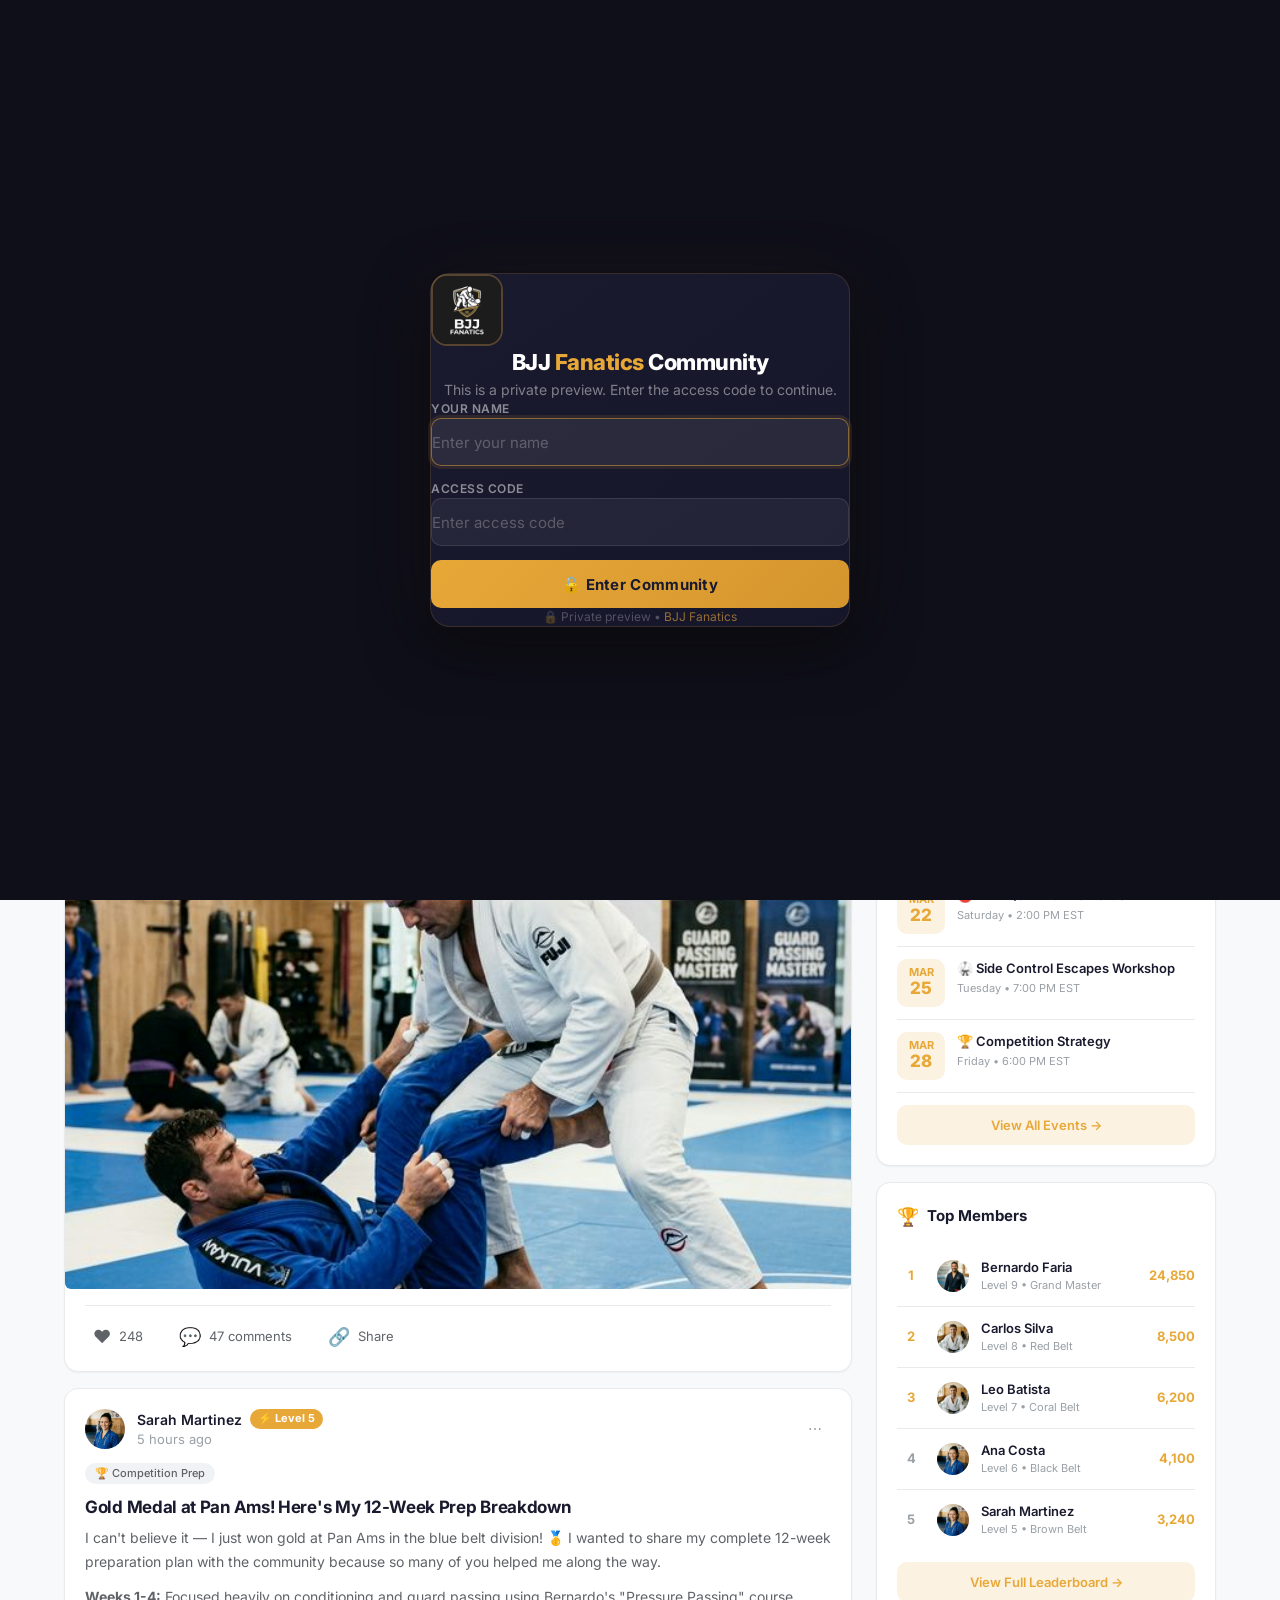
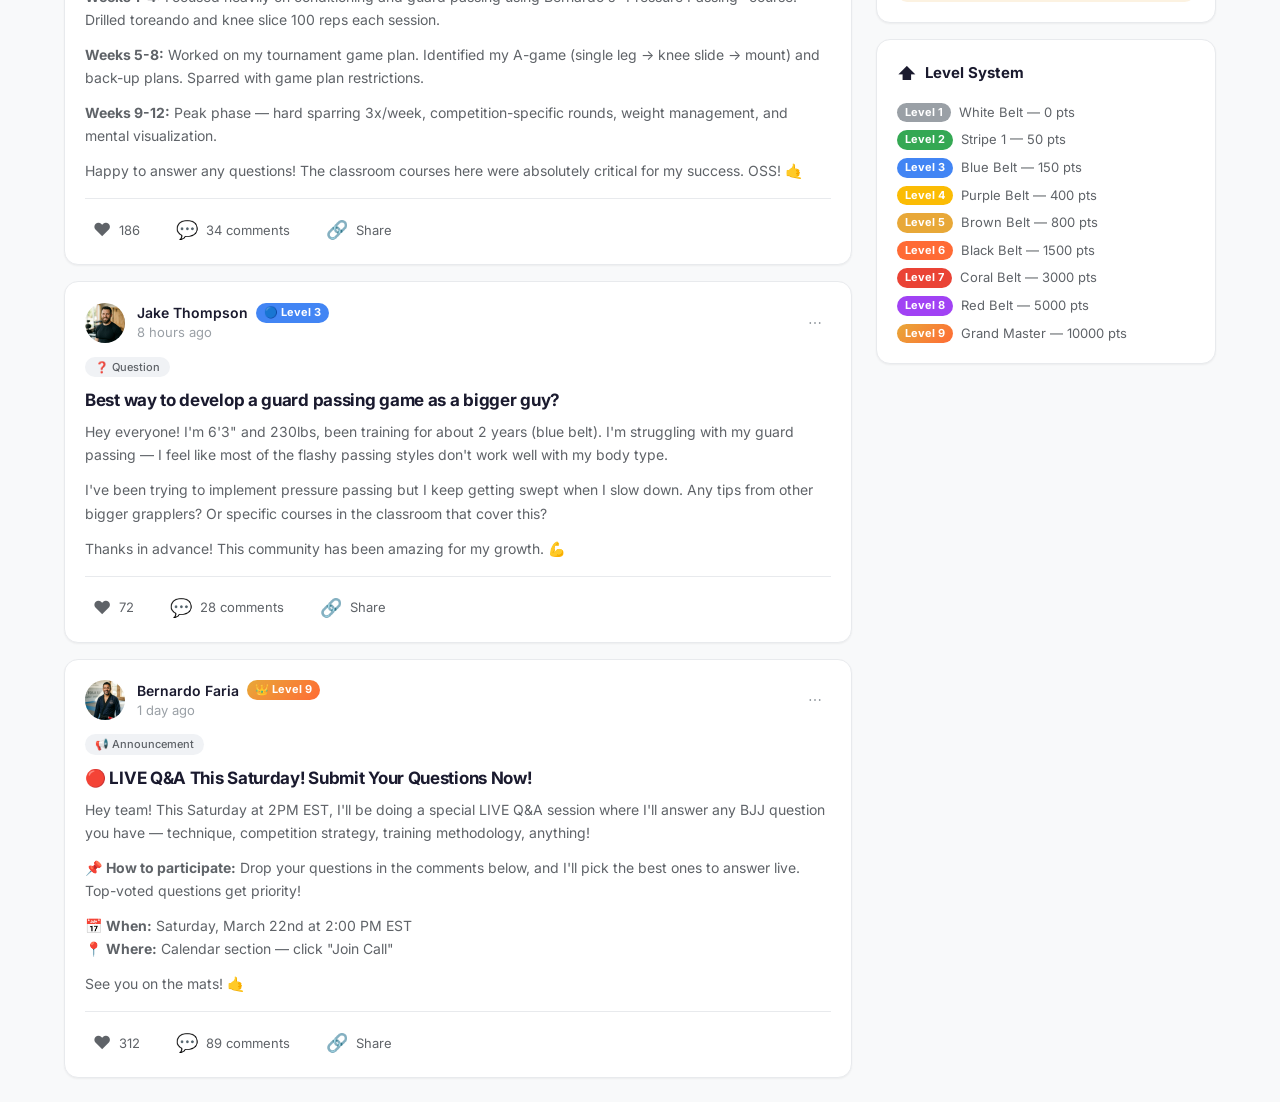
==== commit 954b8213: "Add auth gate with access code protection" ====
--- a/index.html
+++ b/index.html
@@ -830,6 +830,7 @@
   <div class="toast-container" id="toastContainer"></div>
 
   <!-- ═══════════════ JAVASCRIPT ═══════════════ -->
+  <script src="auth-gate.js"></script>
   <script src="app.js"></script>
 
 </body>
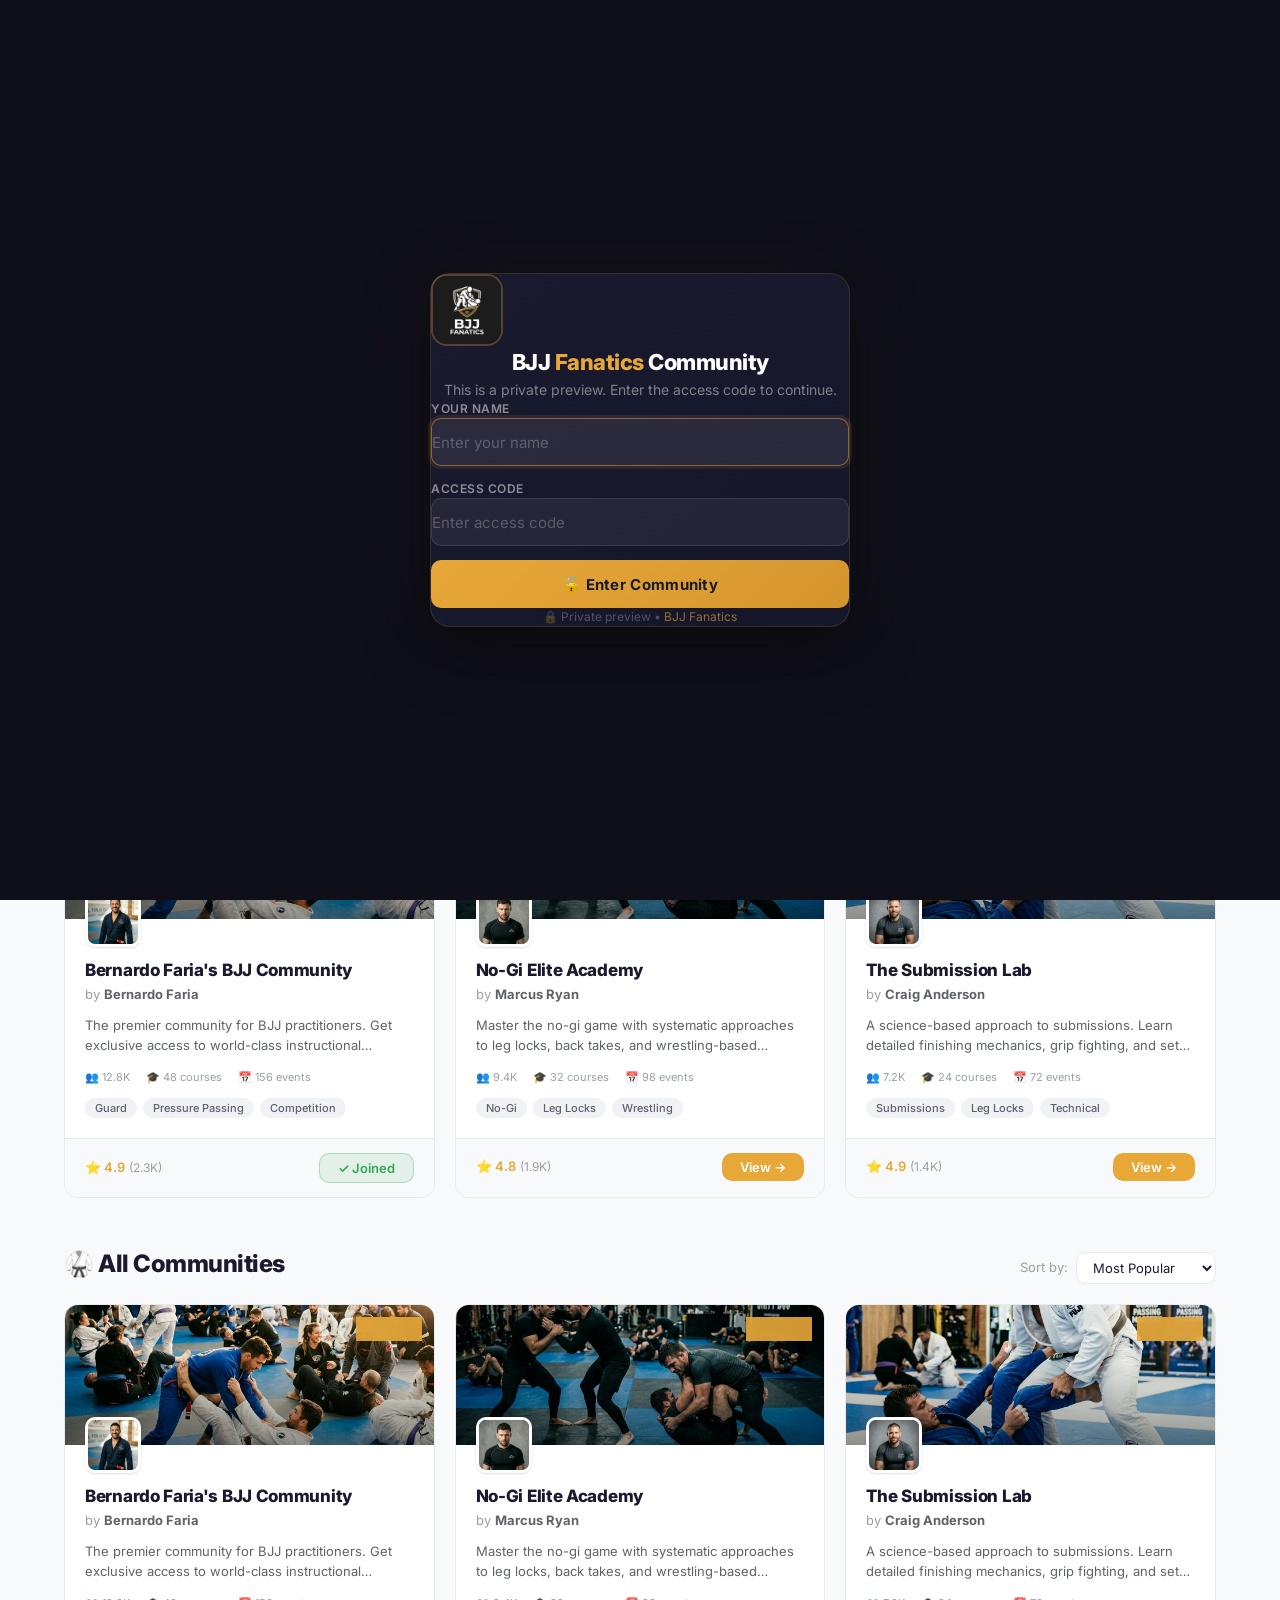
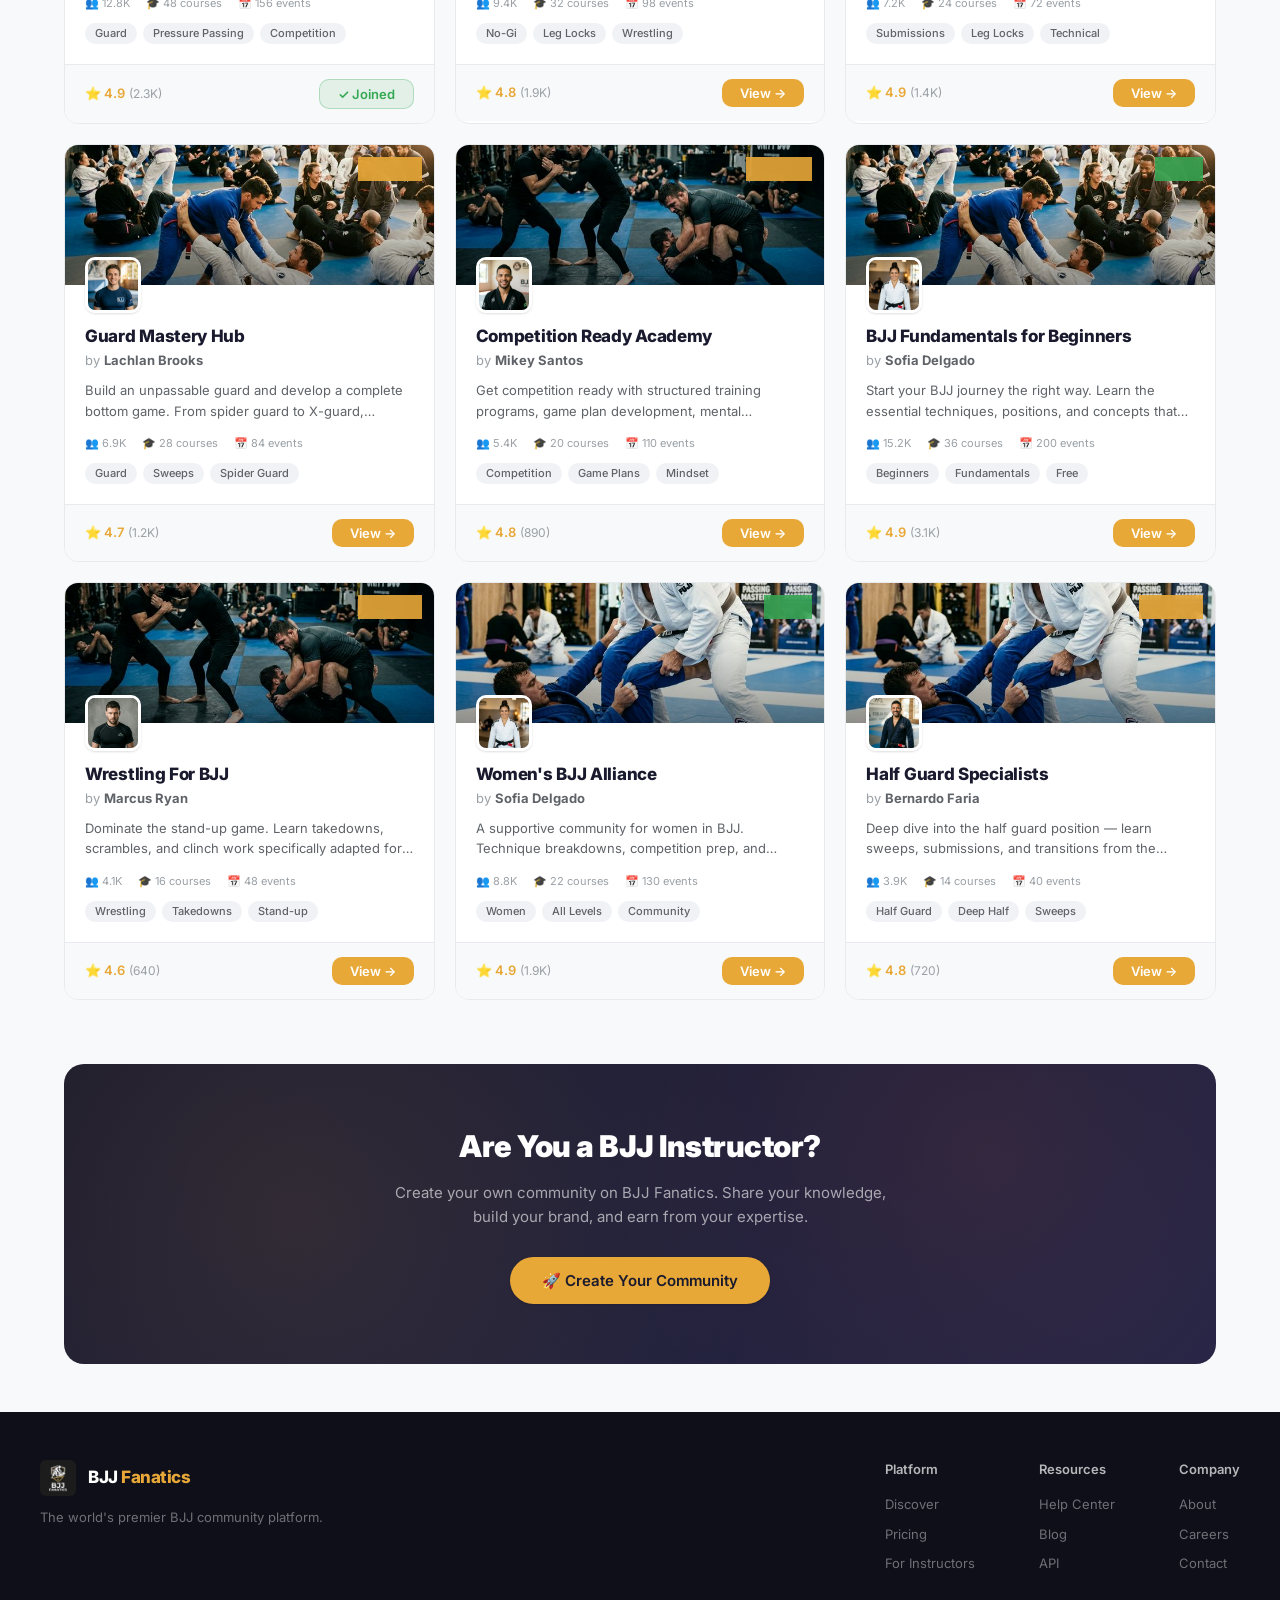
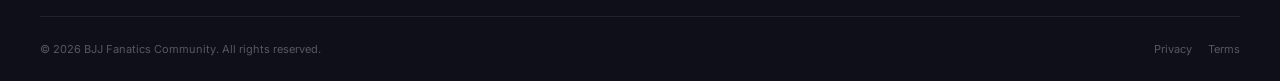
==== commit 2ff6e83f: "Make discovery page the homepage - login leads to home, then pick community" ====
--- a/index.html
+++ b/index.html
@@ -3,10 +3,10 @@
 <head>
   <meta charset="UTF-8">
   <meta name="viewport" content="width=device-width, initial-scale=1.0">
-  <title>BJJ Fanatics Community — Train, Learn, Connect</title>
-  <meta name="description" content="Join the BJJ Fanatics Community — the premier online hub for Brazilian Jiu-Jitsu practitioners. Access exclusive courses, live events, and connect with thousands of grapplers worldwide.">
-  <meta name="keywords" content="BJJ, Brazilian Jiu-Jitsu, community, courses, grappling, martial arts, BJJ Fanatics">
+  <title>BJJ Fanatics Community — Discover Communities</title>
+  <meta name="description" content="Discover and join the best BJJ communities. Learn from world champion instructors, access exclusive courses, and connect with thousands of grapplers worldwide.">
   <link rel="stylesheet" href="styles.css">
+  <link rel="stylesheet" href="discover.css">
   <link rel="icon" type="image/png" href="assets/logo.png">
 </head>
 <body>
@@ -14,824 +14,155 @@
   <!-- ═══════════════ HEADER ═══════════════ -->
   <header class="main-header" id="mainHeader">
     <div class="header-left">
-      <div class="logo-container" id="logoBtn">
+      <div class="logo-container" onclick="window.location.href='index.html'">
         <img src="assets/logo.png" alt="BJJ Fanatics" class="logo-img">
         <span class="logo-text">BJJ <span>Fanatics</span></span>
       </div>
       <div class="header-search">
         <span class="search-icon">🔍</span>
-        <input type="text" placeholder="Search the community..." id="globalSearch">
+        <input type="text" placeholder="Search communities..." id="globalSearch">
       </div>
     </div>
     <div class="header-right">
-      <button class="header-btn" id="notifBtn" title="Notifications">
-        🔔
-        <span class="notification-badge"></span>
-      </button>
-      <button class="header-btn" id="messagesBtn" title="Messages">
-        💬
-      </button>
-      <img src="assets/avatar-member1.png" alt="Your Profile" class="header-avatar" id="profileBtn" title="Profile">
+      <button class="header-btn" id="notifBtn" title="Notifications">🔔</button>
+      <button class="header-btn" title="Messages">💬</button>
+      <img src="assets/avatar-member1.png" alt="Your Profile" class="header-avatar" title="Profile">
     </div>
   </header>
 
-  <!-- ═══════════════ NOTIFICATION DROPDOWN ═══════════════ -->
-  <div class="notification-dropdown" id="notifDropdown">
-    <div class="notification-header">
-      <h4>Notifications</h4>
-      <span class="mark-read" id="markAllRead">Mark all as read</span>
+  <!-- ═══════════════ HERO SECTION ═══════════════ -->
+  <section class="hero-section">
+    <div class="hero-bg">
+      <div class="hero-pattern"></div>
     </div>
-    <div class="notification-item unread">
-      <img src="assets/avatar-instructor.png" alt="" class="notification-avatar">
-      <div>
-        <div class="notification-text"><strong>Bernardo Faria</strong> posted a new technique video: "Deep Half Guard Sweep"</div>
-        <div class="notification-time">2 minutes ago</div>
+    <div class="hero-content">
+      <div class="hero-badge">🥋 The #1 BJJ Community Platform</div>
+      <h1 class="hero-title">Train With The <span class="hero-highlight">World's Best</span></h1>
+      <p class="hero-subtitle">Join exclusive communities led by world champion BJJ instructors. Access courses, live events, technique breakdowns, and connect with thousands of passionate grapplers.</p>
+      <div class="hero-stats">
+        <div class="hero-stat">
+          <div class="hero-stat-value">50K+</div>
+          <div class="hero-stat-label">Members</div>
+        </div>
+        <div class="hero-stat-divider"></div>
+        <div class="hero-stat">
+          <div class="hero-stat-value">25+</div>
+          <div class="hero-stat-label">Communities</div>
+        </div>
+        <div class="hero-stat-divider"></div>
+        <div class="hero-stat">
+          <div class="hero-stat-value">200+</div>
+          <div class="hero-stat-label">Courses</div>
+        </div>
+        <div class="hero-stat-divider"></div>
+        <div class="hero-stat">
+          <div class="hero-stat-value">500+</div>
+          <div class="hero-stat-label">Live Events</div>
+        </div>
+      </div>
+      <div class="hero-search-container">
+        <span class="hero-search-icon">🔍</span>
+        <input type="text" class="hero-search-input" placeholder="Search for a community, instructor, or topic..." id="heroSearch">
       </div>
     </div>
-    <div class="notification-item unread">
-      <img src="assets/avatar-member2.png" alt="" class="notification-avatar">
-      <div>
-        <div class="notification-text"><strong>Sarah Martinez</strong> liked your post about competition preparation</div>
-        <div class="notification-time">15 minutes ago</div>
-      </div>
+  </section>
+
+  <!-- ═══════════════ CATEGORY FILTERS ═══════════════ -->
+  <section class="discover-content">
+    <div class="category-bar">
+      <button class="category-pill active" data-category="all">🔥 All</button>
+      <button class="category-pill" data-category="popular">⭐ Popular</button>
+      <button class="category-pill" data-category="gi">🥋 Gi</button>
+      <button class="category-pill" data-category="nogi">🤼 No-Gi</button>
+      <button class="category-pill" data-category="competition">🏆 Competition</button>
+      <button class="category-pill" data-category="beginners">🌱 Beginners</button>
+      <button class="category-pill" data-category="guard">🛡️ Guard</button>
+      <button class="category-pill" data-category="submissions">🔒 Submissions</button>
+      <button class="category-pill" data-category="free">✨ Free</button>
     </div>
-    <div class="notification-item">
-      <img src="assets/avatar-member3.png" alt="" class="notification-avatar">
-      <div>
-        <div class="notification-text"><strong>Jake Thompson</strong> commented: "Great breakdown! This really helped my passing game"</div>
-        <div class="notification-time">1 hour ago</div>
-      </div>
+
+    <!-- ═══════════════ FEATURED COMMUNITIES ═══════════════ -->
+    <div class="section-header">
+      <h2 class="section-title">⭐ Featured Communities</h2>
+      <span class="section-subtitle">Hand-picked by the BJJ Fanatics team</span>
     </div>
-    <div class="notification-item">
-      <img src="assets/avatar-instructor.png" alt="" class="notification-avatar">
-      <div>
-        <div class="notification-text">🎯 You leveled up to <strong>Level 4: Purple Belt</strong>! Keep training!</div>
-        <div class="notification-time">3 hours ago</div>
-      </div>
+
+    <div class="communities-grid featured-grid" id="featuredGrid">
+      <!-- Generated by JS -->
     </div>
-  </div>
 
-  <!-- ═══════════════ COMMUNITY HEADER ═══════════════ -->
-  <section class="community-header">
-    <div class="banner-container">
-      <img src="assets/banner.png" alt="BJJ Fanatics Community" class="banner-image">
-      <div class="banner-overlay"></div>
-    </div>
-    <div class="community-info">
-      <img src="assets/logo.png" alt="BJJ Fanatics" class="community-avatar">
-      <div class="community-details">
-        <h1 class="community-name">BJJ Fanatics Community</h1>
-        <div class="community-meta">
-          <span>🥋 12,847 members</span>
-          <span class="dot"></span>
-          <span>📍 Private Group</span>
-          <span class="dot"></span>
-          <span>⭐ By Bernardo Faria</span>
-        </div>
-      </div>
-      <div class="community-actions">
-        <button class="btn-primary" id="inviteBtn">✉️ Invite Members</button>
-        <button class="btn-secondary" id="shareBtn">↗️ Share</button>
+    <!-- ═══════════════ ALL COMMUNITIES ═══════════════ -->
+    <div class="section-header" style="margin-top: 48px;">
+      <h2 class="section-title">🥋 All Communities</h2>
+      <div class="sort-container">
+        <label>Sort by:</label>
+        <select id="sortSelect">
+          <option value="popular">Most Popular</option>
+          <option value="newest">Newest</option>
+          <option value="members">Most Members</option>
+          <option value="rating">Highest Rated</option>
+        </select>
       </div>
     </div>
 
-    <!-- Navigation Tabs -->
-    <nav class="nav-tabs" id="navTabs">
-      <button class="nav-tab active" data-tab="community">
-        <span class="tab-icon">💬</span> Community
-      </button>
-      <button class="nav-tab" data-tab="classroom">
-        <span class="tab-icon">🎓</span> Classroom
-      </button>
-      <button class="nav-tab" data-tab="calendar">
-        <span class="tab-icon">📅</span> Calendar
-      </button>
-      <button class="nav-tab" data-tab="members">
-        <span class="tab-icon">👥</span> Members
-      </button>
-      <button class="nav-tab" data-tab="leaderboard">
-        <span class="tab-icon">🏆</span> Leaderboard
-      </button>
-    </nav>
+    <div class="communities-grid all-grid" id="allGrid">
+      <!-- Generated by JS -->
+    </div>
+
+    <!-- ═══════════════ CTA SECTION ═══════════════ -->
+    <div class="cta-section">
+      <div class="cta-content">
+        <h2 class="cta-title">Are You a BJJ Instructor?</h2>
+        <p class="cta-text">Create your own community on BJJ Fanatics. Share your knowledge, build your brand, and earn from your expertise.</p>
+        <button class="btn-primary cta-btn" id="createCommunityBtn">🚀 Create Your Community</button>
+      </div>
+    </div>
   </section>
 
-  <!-- ═══════════════ MAIN CONTENT ═══════════════ -->
-  <main class="main-content" id="mainContent">
-
-    <!-- ╔═══════════════════════════════════════╗
-         ║   COMMUNITY TAB (FEED)                ║
-         ╚═══════════════════════════════════════╝ -->
-    <div class="page-section active" id="page-community">
-      <div class="feed-container">
-
-        <!-- Post Composer -->
-        <div class="post-composer" id="postComposer">
-          <div class="composer-top">
-            <img src="assets/avatar-member1.png" alt="" class="composer-avatar">
-            <input type="text" class="composer-input" placeholder="Write something..." id="composerInput" readonly>
-          </div>
+  <!-- ═══════════════ FOOTER ═══════════════ -->
+  <footer class="site-footer">
+    <div class="footer-content">
+      <div class="footer-brand">
+        <div class="logo-container" style="pointer-events: none;">
+          <img src="assets/logo.png" alt="BJJ Fanatics" class="logo-img">
+          <span class="logo-text">BJJ <span>Fanatics</span></span>
         </div>
-
-        <!-- Feed Filters -->
-        <div class="feed-filters">
-          <button class="filter-btn active" data-filter="popular">🔥 Popular</button>
-          <button class="filter-btn" data-filter="recent">🕐 Recent</button>
-          <button class="filter-btn" data-filter="instructors">🥋 Instructors</button>
+        <p class="footer-tagline">The world's premier BJJ community platform.</p>
+      </div>
+      <div class="footer-links">
+        <div class="footer-col">
+          <h4>Platform</h4>
+          <a href="#">Discover</a>
+          <a href="#">Pricing</a>
+          <a href="#">For Instructors</a>
         </div>
-
-        <!-- Post 1 -->
-        <article class="post-card" id="post-1">
-          <div class="post-header">
-            <img src="assets/avatar-instructor.png" alt="Bernardo Faria" class="post-avatar">
-            <div class="post-user-info">
-              <div class="post-user-name">
-                Bernardo Faria
-                <span class="level-badge level-9">👑 Level 9</span>
-              </div>
-              <div class="post-timestamp">2 hours ago</div>
-            </div>
-            <button class="post-menu-btn" title="More options">⋯</button>
-          </div>
-          <div class="post-category">🥋 Technique Breakdown</div>
-          <h2 class="post-title">The #1 Mistake I See White Belts Make With Guard Retention</h2>
-          <div class="post-body">
-            <p>After 25+ years of training and teaching BJJ, there's one fundamental mistake I see white belts (and even some blue belts) make when trying to retain their guard...</p>
-            <p>It's not about hip movement. It's not about frames. It's about <strong>where you direct your attention</strong>. Most beginners focus on the person's upper body when they should be watching the hips and knees.</p>
-            <p>I made a full breakdown video in the Classroom section explaining this concept with 5 drills you can practice today. 🎥 Check it out! 👇</p>
-          </div>
-          <div class="post-image">
-            <img src="assets/course-thumbnail.png" alt="Guard Retention Breakdown">
-          </div>
-          <div class="post-footer">
-            <button class="post-action like-btn" data-post-id="1">
-              <span class="action-icon">❤️</span>
-              <span class="like-count">248</span>
-            </button>
-            <button class="post-action comment-toggle-btn" data-post-id="1">
-              <span class="action-icon">💬</span>
-              <span>47 comments</span>
-            </button>
-            <button class="post-action">
-              <span class="action-icon">🔗</span>
-              <span>Share</span>
-            </button>
-          </div>
-          <div class="comments-section" id="comments-1">
-            <div class="comment-item">
-              <img src="assets/avatar-member2.png" alt="" class="comment-avatar">
-              <div class="comment-content">
-                <span class="comment-user-name">Sarah Martinez</span>
-                <span class="comment-text">This completely changed my game! I was always staring at the shoulder and losing my guard. Started watching the hips and my retention improved immediately 🙌</span>
-                <div class="comment-meta">
-                  <span>45m ago</span>
-                  <button>❤️ 12</button>
-                  <button>Reply</button>
-                </div>
-              </div>
-            </div>
-            <div class="comment-item">
-              <img src="assets/avatar-member3.png" alt="" class="comment-avatar">
-              <div class="comment-content">
-                <span class="comment-user-name">Jake Thompson</span>
-                <span class="comment-text">Professor, could you also cover the De La Riva guard recovery? That's been my biggest struggle lately.</span>
-                <div class="comment-meta">
-                  <span>30m ago</span>
-                  <button>❤️ 5</button>
-                  <button>Reply</button>
-                </div>
-              </div>
-            </div>
-            <div class="comment-input-container">
-              <img src="assets/avatar-member1.png" alt="" class="comment-avatar">
-              <input type="text" class="comment-input" placeholder="Write a comment...">
-              <button class="comment-submit">Post</button>
-            </div>
-          </div>
-        </article>
-
-        <!-- Post 2 -->
-        <article class="post-card" id="post-2">
-          <div class="post-header">
-            <img src="assets/avatar-member2.png" alt="Sarah Martinez" class="post-avatar">
-            <div class="post-user-info">
-              <div class="post-user-name">
-                Sarah Martinez
-                <span class="level-badge level-5">⚡ Level 5</span>
-              </div>
-              <div class="post-timestamp">5 hours ago</div>
-            </div>
-            <button class="post-menu-btn" title="More options">⋯</button>
-          </div>
-          <div class="post-category">🏆 Competition Prep</div>
-          <h2 class="post-title">Gold Medal at Pan Ams! Here's My 12-Week Prep Breakdown</h2>
-          <div class="post-body">
-            <p>I can't believe it — I just won gold at Pan Ams in the blue belt division! 🥇 I wanted to share my complete 12-week preparation plan with the community because so many of you helped me along the way.</p>
-            <p><strong>Weeks 1-4:</strong> Focused heavily on conditioning and guard passing using Bernardo's "Pressure Passing" course. Drilled toreando and knee slice 100 reps each session.</p>
-            <p><strong>Weeks 5-8:</strong> Worked on my tournament game plan. Identified my A-game (single leg → knee slide → mount) and back-up plans. Sparred with game plan restrictions.</p>
-            <p><strong>Weeks 9-12:</strong> Peak phase — hard sparring 3x/week, competition-specific rounds, weight management, and mental visualization.</p>
-            <p>Happy to answer any questions! The classroom courses here were absolutely critical for my success. OSS! 🤙</p>
-          </div>
-          <div class="post-footer">
-            <button class="post-action like-btn" data-post-id="2">
-              <span class="action-icon">❤️</span>
-              <span class="like-count">186</span>
-            </button>
-            <button class="post-action comment-toggle-btn" data-post-id="2">
-              <span class="action-icon">💬</span>
-              <span>34 comments</span>
-            </button>
-            <button class="post-action">
-              <span class="action-icon">🔗</span>
-              <span>Share</span>
-            </button>
-          </div>
-          <div class="comments-section" id="comments-2">
-            <div class="comment-item">
-              <img src="assets/avatar-instructor.png" alt="" class="comment-avatar">
-              <div class="comment-content">
-                <span class="comment-user-name">Bernardo Faria</span>
-                <span class="comment-text">Congratulations Sarah! So proud of you! Your dedication is incredible. Osss!! 🤙🏆</span>
-                <div class="comment-meta">
-                  <span>4h ago</span>
-                  <button>❤️ 45</button>
-                  <button>Reply</button>
-                </div>
-              </div>
-            </div>
-            <div class="comment-input-container">
-              <img src="assets/avatar-member1.png" alt="" class="comment-avatar">
-              <input type="text" class="comment-input" placeholder="Write a comment...">
-              <button class="comment-submit">Post</button>
-            </div>
-          </div>
-        </article>
-
-        <!-- Post 3 -->
-        <article class="post-card" id="post-3">
-          <div class="post-header">
-            <img src="assets/avatar-member3.png" alt="Jake Thompson" class="post-avatar">
-            <div class="post-user-info">
-              <div class="post-user-name">
-                Jake Thompson
-                <span class="level-badge level-3">🔵 Level 3</span>
-              </div>
-              <div class="post-timestamp">8 hours ago</div>
-            </div>
-            <button class="post-menu-btn" title="More options">⋯</button>
-          </div>
-          <div class="post-category">❓ Question</div>
-          <h2 class="post-title">Best way to develop a guard passing game as a bigger guy?</h2>
-          <div class="post-body">
-            <p>Hey everyone! I'm 6'3" and 230lbs, been training for about 2 years (blue belt). I'm struggling with my guard passing — I feel like most of the flashy passing styles don't work well with my body type.</p>
-            <p>I've been trying to implement pressure passing but I keep getting swept when I slow down. Any tips from other bigger grapplers? Or specific courses in the classroom that cover this?</p>
-            <p>Thanks in advance! This community has been amazing for my growth. 💪</p>
-          </div>
-          <div class="post-footer">
-            <button class="post-action like-btn" data-post-id="3">
-              <span class="action-icon">❤️</span>
-              <span class="like-count">72</span>
-            </button>
-            <button class="post-action comment-toggle-btn" data-post-id="3">
-              <span class="action-icon">💬</span>
-              <span>28 comments</span>
-            </button>
-            <button class="post-action">
-              <span class="action-icon">🔗</span>
-              <span>Share</span>
-            </button>
-          </div>
-          <div class="comments-section" id="comments-3">
-            <div class="comment-item">
-              <img src="assets/avatar-instructor.png" alt="" class="comment-avatar">
-              <div class="comment-content">
-                <span class="comment-user-name">Bernardo Faria</span>
-                <span class="comment-text">Jake, as a bigger guy myself, I found the over-under passing system to be the BEST for our body type. Check out my "Pressure Passing Encyclopedia" in the classroom — I break down every detail specifically for bigger grapplers. The key is using your weight as your #1 advantage, not fighting against it!</span>
-                <div class="comment-meta">
-                  <span>6h ago</span>
-                  <button>❤️ 38</button>
-                  <button>Reply</button>
-                </div>
-              </div>
-            </div>
-            <div class="comment-input-container">
-              <img src="assets/avatar-member1.png" alt="" class="comment-avatar">
-              <input type="text" class="comment-input" placeholder="Write a comment...">
-              <button class="comment-submit">Post</button>
-            </div>
-          </div>
-        </article>
-
-        <!-- Post 4 -->
-        <article class="post-card" id="post-4">
-          <div class="post-header">
-            <img src="assets/avatar-instructor.png" alt="Bernardo Faria" class="post-avatar">
-            <div class="post-user-info">
-              <div class="post-user-name">
-                Bernardo Faria
-                <span class="level-badge level-9">👑 Level 9</span>
-              </div>
-              <div class="post-timestamp">1 day ago</div>
-            </div>
-            <button class="post-menu-btn" title="More options">⋯</button>
-          </div>
-          <div class="post-category">📢 Announcement</div>
-          <h2 class="post-title">🔴 LIVE Q&A This Saturday! Submit Your Questions Now!</h2>
-          <div class="post-body">
-            <p>Hey team! This Saturday at 2PM EST, I'll be doing a special LIVE Q&A session where I'll answer any BJJ question you have — technique, competition strategy, training methodology, anything!</p>
-            <p>📌 <strong>How to participate:</strong> Drop your questions in the comments below, and I'll pick the best ones to answer live. Top-voted questions get priority!</p>
-            <p>📅 <strong>When:</strong> Saturday, March 22nd at 2:00 PM EST<br>📍 <strong>Where:</strong> Calendar section — click "Join Call"</p>
-            <p>See you on the mats! 🤙</p>
-          </div>
-          <div class="post-footer">
-            <button class="post-action like-btn" data-post-id="4">
-              <span class="action-icon">❤️</span>
-              <span class="like-count">312</span>
-            </button>
-            <button class="post-action comment-toggle-btn" data-post-id="4">
-              <span class="action-icon">💬</span>
-              <span>89 comments</span>
-            </button>
-            <button class="post-action">
-              <span class="action-icon">🔗</span>
-              <span>Share</span>
-            </button>
-          </div>
-          <div class="comments-section" id="comments-4">
-            <div class="comment-input-container">
-              <img src="assets/avatar-member1.png" alt="" class="comment-avatar">
-              <input type="text" class="comment-input" placeholder="Write a comment...">
-              <button class="comment-submit">Post</button>
-            </div>
-          </div>
-        </article>
-
-      </div>
-    </div>
-
-    <!-- ╔═══════════════════════════════════════╗
-         ║   CLASSROOM TAB                       ║
-         ╚═══════════════════════════════════════╝ -->
-    <div class="page-section" id="page-classroom">
-      <div class="tab-content-full">
-        <div class="classroom-grid">
-          <div class="course-card" data-course="guard-passing">
-            <div class="course-thumb-container">
-              <img src="assets/course-thumbnail.png" alt="Guard Passing Mastery" class="course-thumb">
-              <div class="course-progress-bar" style="width: 65%;"></div>
-            </div>
-            <div class="course-info">
-              <h3 class="course-title">Guard Passing Mastery</h3>
-              <div class="course-meta">
-                <span>12 modules</span>
-                <span>•</span>
-                <span>48 lessons</span>
-                <span>•</span>
-                <span class="progress-text">65% complete</span>
-              </div>
-            </div>
-          </div>
-
-          <div class="course-card" data-course="pressure-passing">
-            <div class="course-thumb-container">
-              <img src="assets/banner.png" alt="Pressure Passing Encyclopedia" class="course-thumb">
-              <div class="course-progress-bar" style="width: 30%;"></div>
-            </div>
-            <div class="course-info">
-              <h3 class="course-title">Pressure Passing Encyclopedia</h3>
-              <div class="course-meta">
-                <span>8 modules</span>
-                <span>•</span>
-                <span>36 lessons</span>
-                <span>•</span>
-                <span class="progress-text">30% complete</span>
-              </div>
-            </div>
-          </div>
-
-          <div class="course-card" data-course="deep-half">
-            <div class="course-thumb-container">
-              <img src="assets/course-thumbnail.png" alt="Deep Half Guard System" class="course-thumb">
-              <div class="course-progress-bar" style="width: 100%;"></div>
-            </div>
-            <div class="course-info">
-              <h3 class="course-title">Deep Half Guard System</h3>
-              <div class="course-meta">
-                <span>6 modules</span>
-                <span>•</span>
-                <span>24 lessons</span>
-                <span>•</span>
-                <span class="progress-text">✅ Complete</span>
-              </div>
-            </div>
-          </div>
-
-          <div class="course-card" data-course="submission-hunting">
-            <div class="course-thumb-container">
-              <img src="assets/banner.png" alt="Submission Hunting From Mount" class="course-thumb">
-              <div class="course-progress-bar" style="width: 0%;"></div>
-            </div>
-            <div class="course-info">
-              <h3 class="course-title">Submission Hunting From Mount</h3>
-              <div class="course-meta">
-                <span>10 modules</span>
-                <span>•</span>
-                <span>40 lessons</span>
-                <span>•</span>
-                <span class="progress-text">Not started</span>
-              </div>
-            </div>
-          </div>
-
-          <div class="course-card" data-course="competition-prep">
-            <div class="course-thumb-container">
-              <img src="assets/course-thumbnail.png" alt="Competition Prep Blueprint" class="course-thumb">
-              <div class="course-progress-bar" style="width: 0%;"></div>
-            </div>
-            <div class="course-info">
-              <h3 class="course-title">Competition Prep Blueprint</h3>
-              <div class="course-meta">
-                <span class="locked-badge">🔒 Unlock at Level 5</span>
-              </div>
-            </div>
-          </div>
-
-          <div class="course-card" data-course="no-gi">
-            <div class="course-thumb-container">
-              <img src="assets/banner.png" alt="No-Gi Essentials" class="course-thumb">
-              <div class="course-progress-bar" style="width: 15%;"></div>
-            </div>
-            <div class="course-info">
-              <h3 class="course-title">No-Gi Essentials</h3>
-              <div class="course-meta">
-                <span>7 modules</span>
-                <span>•</span>
-                <span>28 lessons</span>
-                <span>•</span>
-                <span class="progress-text">15% complete</span>
-              </div>
-            </div>
-          </div>
-
+        <div class="footer-col">
+          <h4>Resources</h4>
+          <a href="#">Help Center</a>
+          <a href="#">Blog</a>
+          <a href="#">API</a>
+        </div>
+        <div class="footer-col">
+          <h4>Company</h4>
+          <a href="#">About</a>
+          <a href="#">Careers</a>
+          <a href="#">Contact</a>
         </div>
       </div>
     </div>
-
-    <!-- ╔═══════════════════════════════════════╗
-         ║   CALENDAR / LIVE EVENTS TAB          ║
-         ╚═══════════════════════════════════════╝ -->
-    <div class="page-section" id="page-calendar">
-      <div class="tab-content-full">
-
-        <!-- 🔴 LIVE NOW BANNER — shows when an event is happening -->
-        <div class="live-now-banner" id="liveNowBanner">
-          <div class="live-now-pulse"></div>
-          <div class="live-now-content">
-            <div class="live-now-badge">🔴 LIVE NOW</div>
-            <div class="live-now-info">
-              <h3 id="liveNowTitle">LIVE Q&A with Bernardo Faria</h3>
-              <p id="liveNowMeta">Started 12 min ago • <span id="liveNowViewers">847</span> watching</p>
-            </div>
-          </div>
-          <button class="live-join-btn" id="joinLiveBtn">
-            <span class="join-icon">📹</span> Join Live
-          </button>
-        </div>
-
-        <!-- Events Header with View Toggle -->
-        <div class="events-header-bar">
-          <div class="events-header-left">
-            <h2>📅 Live Events</h2>
-            <span class="events-count" id="eventsCount">8 upcoming</span>
-          </div>
-          <div class="events-header-right">
-            <div class="view-toggle" id="viewToggle">
-              <button class="view-toggle-btn active" data-view="list" title="List View">
-                <svg width="18" height="18" viewBox="0 0 24 24" fill="none" stroke="currentColor" stroke-width="2"><line x1="8" y1="6" x2="21" y2="6"/><line x1="8" y1="12" x2="21" y2="12"/><line x1="8" y1="18" x2="21" y2="18"/><line x1="3" y1="6" x2="3.01" y2="6"/><line x1="3" y1="12" x2="3.01" y2="12"/><line x1="3" y1="18" x2="3.01" y2="18"/></svg>
-              </button>
-              <button class="view-toggle-btn" data-view="calendar" title="Calendar View">
-                <svg width="18" height="18" viewBox="0 0 24 24" fill="none" stroke="currentColor" stroke-width="2"><rect x="3" y="4" width="18" height="18" rx="2" ry="2"/><line x1="16" y1="2" x2="16" y2="6"/><line x1="8" y1="2" x2="8" y2="6"/><line x1="3" y1="10" x2="21" y2="10"/></svg>
-              </button>
-            </div>
-            <button class="btn-primary create-event-btn" id="createEventBtn">
-              <span>+</span> Create Event
-            </button>
-          </div>
-        </div>
-
-        <!-- Event Type Filters -->
-        <div class="event-type-filters" id="eventTypeFilters">
-          <button class="event-filter-pill active" data-filter="upcoming">📅 Upcoming</button>
-          <button class="event-filter-pill" data-filter="live">🔴 Live & Interactive</button>
-          <button class="event-filter-pill" data-filter="workshop">🥋 Workshops</button>
-          <button class="event-filter-pill" data-filter="competition">🏆 Competition</button>
-          <button class="event-filter-pill" data-filter="past">⏪ Past Recordings</button>
-        </div>
-
-        <!-- LIST VIEW (Default) -->
-        <div class="events-list-view active" id="eventsListView">
-          <div class="events-list" id="eventsList">
-            <!-- Events generated by JS -->
-          </div>
-        </div>
-
-        <!-- CALENDAR VIEW -->
-        <div class="events-calendar-view" id="eventsCalendarView">
-          <div class="calendar-container">
-            <div class="calendar-header-bar">
-              <h2 class="calendar-month-title" id="calendarMonthTitle">March 2026</h2>
-              <div class="calendar-nav-btns">
-                <button class="cal-nav-btn" id="calPrev">◀</button>
-                <button class="cal-nav-btn" id="calNext">▶</button>
-              </div>
-            </div>
-            <div class="calendar-grid" id="calendarGrid">
-              <!-- Days will be generated by JS -->
-            </div>
-          </div>
-        </div>
-
-        <!-- PAST RECORDINGS SECTION -->
-        <div class="past-recordings-section" id="pastRecordingsSection" style="display:none;">
-          <div class="recordings-grid" id="recordingsGrid">
-            <!-- Generated by JS -->
-          </div>
-        </div>
-
+    <div class="footer-bottom">
+      <span>© 2026 BJJ Fanatics Community. All rights reserved.</span>
+      <div class="footer-legal">
+        <a href="#">Privacy</a>
+        <a href="#">Terms</a>
       </div>
     </div>
-
-    <!-- ═══════════════ EVENT DETAIL MODAL ═══════════════ -->
-    <div class="modal-overlay" id="eventDetailModal">
-      <div class="modal-content event-modal-content">
-        <div class="event-modal-header" id="eventModalHeader">
-          <div class="event-modal-type-badge" id="eventModalBadge">🔴 Live Q&A</div>
-          <button class="modal-close" id="closeEventModal">✕</button>
-        </div>
-        <div class="event-modal-body">
-          <h2 class="event-modal-title" id="eventModalTitle">LIVE Q&A with Bernardo Faria</h2>
-          <div class="event-modal-meta-grid">
-            <div class="event-modal-meta-item">
-              <span class="meta-icon">📅</span>
-              <div>
-                <div class="meta-label">Date</div>
-                <div class="meta-value" id="eventModalDate">Saturday, March 22, 2026</div>
-              </div>
-            </div>
-            <div class="event-modal-meta-item">
-              <span class="meta-icon">🕐</span>
-              <div>
-                <div class="meta-label">Time</div>
-                <div class="meta-value" id="eventModalTime">2:00 PM — 3:30 PM EST</div>
-              </div>
-            </div>
-            <div class="event-modal-meta-item">
-              <span class="meta-icon">🎯</span>
-              <div>
-                <div class="meta-label">Level</div>
-                <div class="meta-value" id="eventModalLevel">All Levels Welcome</div>
-              </div>
-            </div>
-            <div class="event-modal-meta-item">
-              <span class="meta-icon">👥</span>
-              <div>
-                <div class="meta-label">Attendees</div>
-                <div class="meta-value" id="eventModalAttendees">234 RSVPs</div>
-              </div>
-            </div>
-          </div>
-          <div class="event-modal-description" id="eventModalDescription">
-            <h4>About This Event</h4>
-            <p>Join Bernardo Faria for a live, interactive Q&A session where you can ask any BJJ question — technique breakdowns, competition strategy, training methodology, and more!</p>
-            <p>Top-voted questions from the community post get priority. Come prepared with your camera on for direct feedback!</p>
-          </div>
-          <div class="event-modal-host">
-            <img src="assets/avatar-instructor.png" alt="Bernardo Faria" class="event-host-avatar">
-            <div>
-              <div class="event-host-name">Bernardo Faria</div>
-              <div class="event-host-role">Host • Head Instructor</div>
-            </div>
-          </div>
-          <div class="event-modal-attendees-preview" id="eventAttendeesPreview">
-            <div class="attendees-stack">
-              <img src="assets/avatar-member2.png" alt="" class="attendee-mini">
-              <img src="assets/avatar-member3.png" alt="" class="attendee-mini">
-              <img src="assets/avatar-member1.png" alt="" class="attendee-mini">
-              <img src="assets/avatar-instructor.png" alt="" class="attendee-mini">
-              <span class="attendees-more">+230</span>
-            </div>
-            <span class="attendees-label">including Sarah Martinez, Jake Thompson, and 232 others</span>
-          </div>
-        </div>
-        <div class="event-modal-footer">
-          <button class="btn-secondary" id="eventShareBtn">↗️ Share Event</button>
-          <button class="btn-primary event-rsvp-btn" id="eventRsvpBtn">✋ RSVP — I'm In!</button>
-        </div>
-      </div>
-    </div>
-
-    <!-- ╔═══════════════════════════════════════╗
-         ║   MEMBERS TAB                         ║
-         ╚═══════════════════════════════════════╝ -->
-    <div class="page-section" id="page-members">
-      <div class="tab-content-full">
-        <div class="members-header">
-          <h2 style="font-size: 20px; font-weight: 700;">👥 Members <span style="color: var(--text-tertiary); font-weight: 400;">(12,847)</span></h2>
-          <div class="members-search">
-            <span class="search-icon">🔍</span>
-            <input type="text" placeholder="Search members..." id="membersSearchInput">
-          </div>
-        </div>
-
-        <div class="members-grid" id="membersGrid">
-          <!-- Members will be generated by JS -->
-        </div>
-      </div>
-    </div>
-
-    <!-- ╔═══════════════════════════════════════╗
-         ║   LEADERBOARD TAB                     ║
-         ╚═══════════════════════════════════════╝ -->
-    <div class="page-section" id="page-leaderboard">
-      <div class="tab-content-full">
-        <div class="leaderboard-page">
-          <div class="leaderboard-page-header">
-            <h2>🏆 Community Leaderboard</h2>
-            <p>Earn points by posting, commenting, and engaging with the community. Level up to unlock exclusive courses!</p>
-          </div>
-          <div class="leaderboard-time-filters">
-            <button class="time-filter-btn active" data-time="all">All Time</button>
-            <button class="time-filter-btn" data-time="month">This Month</button>
-            <button class="time-filter-btn" data-time="week">This Week</button>
-          </div>
-          <div class="leaderboard-full-list" id="leaderboardFullList">
-            <!-- Generated by JS -->
-          </div>
-        </div>
-      </div>
-    </div>
-
-    <!-- ═══════════════ SIDEBAR (visible on community tab) ═══════════════ -->
-    <aside class="sidebar" id="sidebar">
-
-      <!-- About -->
-      <div class="sidebar-card">
-        <h3 class="sidebar-title"><span class="title-icon">ℹ️</span> About</h3>
-        <p class="about-text">
-          The premier community for BJJ practitioners. Get exclusive access to world-class instructional content, live technique breakdowns, competition strategies, and direct interaction with champion-level instructors. Train smarter, level up faster. OSS! 🤙
-        </p>
-        <div class="about-stats">
-          <div class="stat-item">
-            <div class="stat-value">12.8K</div>
-            <div class="stat-label">Members</div>
-          </div>
-          <div class="stat-item">
-            <div class="stat-value">3.2K</div>
-            <div class="stat-label">Posts</div>
-          </div>
-          <div class="stat-item">
-            <div class="stat-value">48</div>
-            <div class="stat-label">Courses</div>
-          </div>
-          <div class="stat-item">
-            <div class="stat-value">156</div>
-            <div class="stat-label">Events</div>
-          </div>
-        </div>
-      </div>
-
-      <!-- Upcoming Events -->
-      <div class="sidebar-card">
-        <h3 class="sidebar-title"><span class="title-icon">📅</span> Upcoming Events</h3>
-        <div class="event-item">
-          <div class="event-date">
-            <span class="month">MAR</span>
-            <span class="day">22</span>
-          </div>
-          <div class="event-info">
-            <div class="event-title">🔴 LIVE Q&A with Bernardo</div>
-            <div class="event-time">Saturday • 2:00 PM EST</div>
-          </div>
-        </div>
-        <div class="event-item">
-          <div class="event-date">
-            <span class="month">MAR</span>
-            <span class="day">25</span>
-          </div>
-          <div class="event-info">
-            <div class="event-title">🥋 Side Control Escapes Workshop</div>
-            <div class="event-time">Tuesday • 7:00 PM EST</div>
-          </div>
-        </div>
-        <div class="event-item">
-          <div class="event-date">
-            <span class="month">MAR</span>
-            <span class="day">28</span>
-          </div>
-          <div class="event-info">
-            <div class="event-title">🏆 Competition Strategy</div>
-            <div class="event-time">Friday • 6:00 PM EST</div>
-          </div>
-        </div>
-        <button class="view-all-btn" data-tab="calendar">View All Events →</button>
-      </div>
-
-      <!-- Leaderboard -->
-      <div class="sidebar-card">
-        <h3 class="sidebar-title"><span class="title-icon">🏆</span> Top Members</h3>
-        <div id="sidebarLeaderboard">
-          <!-- Generated by JS -->
-        </div>
-        <button class="view-all-btn" data-tab="leaderboard">View Full Leaderboard →</button>
-      </div>
-
-      <!-- Level System Info -->
-      <div class="sidebar-card">
-        <h3 class="sidebar-title"><span class="title-icon">⬆️</span> Level System</h3>
-        <div style="display: flex; flex-direction: column; gap: 8px;">
-          <div style="display: flex; align-items: center; gap: 8px; font-size: 13px;">
-            <span class="level-badge level-1">Level 1</span>
-            <span style="color: var(--text-secondary);">White Belt — 0 pts</span>
-          </div>
-          <div style="display: flex; align-items: center; gap: 8px; font-size: 13px;">
-            <span class="level-badge level-2">Level 2</span>
-            <span style="color: var(--text-secondary);">Stripe 1 — 50 pts</span>
-          </div>
-          <div style="display: flex; align-items: center; gap: 8px; font-size: 13px;">
-            <span class="level-badge level-3">Level 3</span>
-            <span style="color: var(--text-secondary);">Blue Belt — 150 pts</span>
-          </div>
-          <div style="display: flex; align-items: center; gap: 8px; font-size: 13px;">
-            <span class="level-badge level-4">Level 4</span>
-            <span style="color: var(--text-secondary);">Purple Belt — 400 pts</span>
-          </div>
-          <div style="display: flex; align-items: center; gap: 8px; font-size: 13px;">
-            <span class="level-badge level-5">Level 5</span>
-            <span style="color: var(--text-secondary);">Brown Belt — 800 pts</span>
-          </div>
-          <div style="display: flex; align-items: center; gap: 8px; font-size: 13px;">
-            <span class="level-badge level-6">Level 6</span>
-            <span style="color: var(--text-secondary);">Black Belt — 1500 pts</span>
-          </div>
-          <div style="display: flex; align-items: center; gap: 8px; font-size: 13px;">
-            <span class="level-badge level-7">Level 7</span>
-            <span style="color: var(--text-secondary);">Coral Belt — 3000 pts</span>
-          </div>
-          <div style="display: flex; align-items: center; gap: 8px; font-size: 13px;">
-            <span class="level-badge level-8">Level 8</span>
-            <span style="color: var(--text-secondary);">Red Belt — 5000 pts</span>
-          </div>
-          <div style="display: flex; align-items: center; gap: 8px; font-size: 13px;">
-            <span class="level-badge level-9">Level 9</span>
-            <span style="color: var(--text-secondary);">Grand Master — 10000 pts</span>
-          </div>
-        </div>
-      </div>
-
-    </aside>
-
-  </main>
-
-  <!-- ═══════════════ CREATE POST MODAL ═══════════════ -->
-  <div class="modal-overlay" id="createPostModal">
-    <div class="modal-content">
-      <div class="modal-header">
-        <h3>Create a Post</h3>
-        <button class="modal-close" id="closeModal">✕</button>
-      </div>
-      <div class="modal-body">
-        <div class="form-group">
-          <label for="postCategory">Category</label>
-          <select id="postCategorySelect">
-            <option value="general">💬 General Discussion</option>
-            <option value="technique">🥋 Technique Breakdown</option>
-            <option value="question">❓ Question</option>
-            <option value="competition">🏆 Competition</option>
-            <option value="announcement">📢 Announcement</option>
-            <option value="win">🎉 Win / Milestone</option>
-          </select>
-        </div>
-        <div class="form-group">
-          <label for="postTitleInput">Title</label>
-          <input type="text" id="postTitleInput" placeholder="What's on your mind?">
-        </div>
-        <div class="form-group">
-          <label for="postBodyInput">Content</label>
-          <textarea id="postBodyInput" placeholder="Share your thoughts, techniques, or questions with the community..."></textarea>
-        </div>
-      </div>
-      <div class="modal-footer">
-        <button class="btn-secondary" id="cancelPost">Cancel</button>
-        <button class="btn-primary" id="submitPost">🚀 Post</button>
-      </div>
-    </div>
-  </div>
+  </footer>
 
   <!-- ═══════════════ TOAST CONTAINER ═══════════════ -->
   <div class="toast-container" id="toastContainer"></div>
 
-  <!-- ═══════════════ JAVASCRIPT ═══════════════ -->
   <script src="auth-gate.js"></script>
-  <script src="app.js"></script>
-
+  <script src="discover.js"></script>
 </body>
 </html>
--- a/discover.css
+++ b/discover.css
@@ -0,0 +1,601 @@
+/* ═══════════════════════════════════════════════════════
+   BJJ FANATICS COMMUNITY — Discovery Page Styles
+   ═══════════════════════════════════════════════════════ */
+
+/* ── Hero Section ── */
+.hero-section {
+  margin-top: var(--header-height);
+  position: relative;
+  padding: 80px 24px 60px;
+  overflow: hidden;
+  background: var(--brand-secondary);
+}
+
+.hero-bg {
+  position: absolute;
+  inset: 0;
+  background: linear-gradient(135deg, #0F0F1A 0%, #1A1A2E 40%, #252547 100%);
+}
+
+.hero-pattern {
+  position: absolute;
+  inset: 0;
+  background-image:
+    radial-gradient(circle at 20% 50%, rgba(232, 168, 56, 0.08) 0%, transparent 50%),
+    radial-gradient(circle at 80% 20%, rgba(255, 107, 53, 0.06) 0%, transparent 40%),
+    radial-gradient(circle at 60% 80%, rgba(66, 133, 244, 0.05) 0%, transparent 40%);
+  animation: heroGlow 8s ease-in-out infinite alternate;
+}
+
+@keyframes heroGlow {
+  0% { opacity: 0.6; }
+  100% { opacity: 1; }
+}
+
+.hero-content {
+  position: relative;
+  z-index: 1;
+  max-width: 800px;
+  margin: 0 auto;
+  text-align: center;
+}
+
+.hero-badge {
+  display: inline-block;
+  padding: 6px 18px;
+  background: rgba(232, 168, 56, 0.15);
+  border: 1px solid rgba(232, 168, 56, 0.3);
+  border-radius: var(--radius-full);
+  font-size: var(--font-size-sm);
+  font-weight: 600;
+  color: var(--brand-primary);
+  margin-bottom: 24px;
+  animation: fadeInUp 0.6s ease;
+}
+
+.hero-title {
+  font-size: 48px;
+  font-weight: 900;
+  color: var(--text-inverse);
+  line-height: 1.1;
+  letter-spacing: -1.5px;
+  margin-bottom: 20px;
+  animation: fadeInUp 0.6s ease 0.1s both;
+}
+
+.hero-highlight {
+  background: linear-gradient(135deg, var(--brand-primary), var(--brand-accent));
+  -webkit-background-clip: text;
+  -webkit-text-fill-color: transparent;
+  background-clip: text;
+}
+
+.hero-subtitle {
+  font-size: var(--font-size-lg);
+  color: rgba(255, 255, 255, 0.6);
+  line-height: 1.6;
+  max-width: 600px;
+  margin: 0 auto 36px;
+  animation: fadeInUp 0.6s ease 0.2s both;
+}
+
+.hero-stats {
+  display: flex;
+  align-items: center;
+  justify-content: center;
+  gap: 32px;
+  margin-bottom: 40px;
+  animation: fadeInUp 0.6s ease 0.3s both;
+}
+
+.hero-stat {
+  text-align: center;
+}
+
+.hero-stat-value {
+  font-size: 28px;
+  font-weight: 800;
+  color: var(--text-inverse);
+}
+
+.hero-stat-label {
+  font-size: var(--font-size-xs);
+  color: rgba(255, 255, 255, 0.4);
+  text-transform: uppercase;
+  letter-spacing: 1px;
+  margin-top: 2px;
+}
+
+.hero-stat-divider {
+  width: 1px;
+  height: 40px;
+  background: rgba(255, 255, 255, 0.1);
+}
+
+.hero-search-container {
+  position: relative;
+  max-width: 560px;
+  margin: 0 auto;
+  animation: fadeInUp 0.6s ease 0.4s both;
+}
+
+.hero-search-icon {
+  position: absolute;
+  left: 20px;
+  top: 50%;
+  transform: translateY(-50%);
+  font-size: 18px;
+}
+
+.hero-search-input {
+  width: 100%;
+  height: 56px;
+  padding: 0 24px 0 52px;
+  background: rgba(255, 255, 255, 0.08);
+  border: 1px solid rgba(255, 255, 255, 0.12);
+  border-radius: var(--radius-full);
+  color: var(--text-inverse);
+  font-size: var(--font-size-md);
+  transition: all var(--transition-base);
+}
+
+.hero-search-input::placeholder {
+  color: rgba(255, 255, 255, 0.35);
+}
+
+.hero-search-input:focus {
+  background: rgba(255, 255, 255, 0.12);
+  border-color: rgba(232, 168, 56, 0.5);
+  box-shadow: 0 0 0 4px rgba(232, 168, 56, 0.1);
+}
+
+/* ── Discover Content ── */
+.discover-content {
+  max-width: 1200px;
+  margin: 0 auto;
+  padding: 0 24px 48px;
+}
+
+/* ── Category Bar ── */
+.category-bar {
+  display: flex;
+  gap: 8px;
+  padding: 24px 0;
+  overflow-x: auto;
+  -webkit-overflow-scrolling: touch;
+  scrollbar-width: none;
+}
+
+.category-bar::-webkit-scrollbar {
+  display: none;
+}
+
+.category-pill {
+  flex-shrink: 0;
+  padding: 8px 20px;
+  border-radius: var(--radius-full);
+  font-size: var(--font-size-sm);
+  font-weight: 500;
+  color: var(--text-secondary);
+  background: var(--bg-card);
+  border: 1px solid var(--border-light);
+  transition: all var(--transition-fast);
+  white-space: nowrap;
+}
+
+.category-pill:hover {
+  background: var(--bg-tertiary);
+  border-color: var(--border-medium);
+}
+
+.category-pill.active {
+  background: var(--brand-secondary);
+  color: var(--text-inverse);
+  border-color: var(--brand-secondary);
+}
+
+/* ── Section Headers ── */
+.section-header {
+  display: flex;
+  align-items: baseline;
+  justify-content: space-between;
+  margin-top: 32px;
+  margin-bottom: 20px;
+}
+
+.section-title {
+  font-size: var(--font-size-2xl);
+  font-weight: 800;
+  letter-spacing: -0.5px;
+}
+
+.section-subtitle {
+  font-size: var(--font-size-sm);
+  color: var(--text-tertiary);
+}
+
+.sort-container {
+  display: flex;
+  align-items: center;
+  gap: 8px;
+  font-size: var(--font-size-sm);
+  color: var(--text-tertiary);
+}
+
+.sort-container select {
+  padding: 6px 12px;
+  border: 1px solid var(--border-light);
+  border-radius: var(--radius-md);
+  background: var(--bg-card);
+  color: var(--text-primary);
+  font-size: var(--font-size-sm);
+  cursor: pointer;
+}
+
+/* ── Community Cards Grid ── */
+.communities-grid {
+  display: grid;
+  gap: 20px;
+}
+
+.featured-grid {
+  grid-template-columns: repeat(3, 1fr);
+}
+
+.all-grid {
+  grid-template-columns: repeat(3, 1fr);
+}
+
+/* ── Community Card ── */
+.community-card {
+  background: var(--bg-card);
+  border: 1px solid var(--border-light);
+  border-radius: var(--radius-lg);
+  overflow: hidden;
+  transition: all var(--transition-base);
+  cursor: pointer;
+  animation: fadeInUp 0.5s ease both;
+  position: relative;
+}
+
+.community-card:hover {
+  transform: translateY(-6px);
+  box-shadow: var(--shadow-lg);
+  border-color: var(--border-medium);
+}
+
+.community-card:hover .card-banner-img {
+  transform: scale(1.05);
+}
+
+.community-card:nth-child(1) { animation-delay: 0s; }
+.community-card:nth-child(2) { animation-delay: 0.05s; }
+.community-card:nth-child(3) { animation-delay: 0.1s; }
+.community-card:nth-child(4) { animation-delay: 0.15s; }
+.community-card:nth-child(5) { animation-delay: 0.2s; }
+.community-card:nth-child(6) { animation-delay: 0.25s; }
+
+.card-banner {
+  height: 140px;
+  overflow: hidden;
+  position: relative;
+}
+
+.card-banner-img {
+  width: 100%;
+  height: 100%;
+  object-fit: cover;
+  transition: transform var(--transition-slow);
+}
+
+.card-banner-overlay {
+  position: absolute;
+  bottom: 0;
+  left: 0;
+  right: 0;
+  height: 60%;
+  background: linear-gradient(transparent, rgba(0,0,0,0.4));
+}
+
+.card-price-badge {
+  position: absolute;
+  top: 12px;
+  right: 12px;
+  padding: 4px 12px;
+  border-radius: var(--radius-full);
+  font-size: var(--font-size-xs);
+  font-weight: 700;
+  backdrop-filter: blur(8px);
+}
+
+.card-price-badge.free {
+  background: rgba(52, 168, 83, 0.85);
+  color: white;
+}
+
+.card-price-badge.paid {
+  background: rgba(232, 168, 56, 0.9);
+  color: white;
+}
+
+.card-avatar-container {
+  margin-top: -28px;
+  padding: 0 20px;
+  position: relative;
+  z-index: 2;
+}
+
+.card-avatar {
+  width: 56px;
+  height: 56px;
+  border-radius: var(--radius-md);
+  border: 3px solid var(--bg-card);
+  object-fit: cover;
+  box-shadow: var(--shadow-sm);
+}
+
+.card-body {
+  padding: 12px 20px 20px;
+}
+
+.card-community-name {
+  font-size: var(--font-size-lg);
+  font-weight: 800;
+  color: var(--text-primary);
+  margin-bottom: 4px;
+  letter-spacing: -0.3px;
+  line-height: 1.3;
+}
+
+.card-instructor {
+  font-size: var(--font-size-sm);
+  color: var(--text-tertiary);
+  margin-bottom: 10px;
+}
+
+.card-instructor strong {
+  color: var(--text-secondary);
+}
+
+.card-description {
+  font-size: var(--font-size-sm);
+  color: var(--text-secondary);
+  line-height: 1.55;
+  display: -webkit-box;
+  -webkit-line-clamp: 2;
+  -webkit-box-orient: vertical;
+  overflow: hidden;
+  margin-bottom: 14px;
+}
+
+.card-meta {
+  display: flex;
+  align-items: center;
+  gap: 16px;
+  font-size: var(--font-size-xs);
+  color: var(--text-tertiary);
+}
+
+.card-meta-item {
+  display: flex;
+  align-items: center;
+  gap: 4px;
+}
+
+.card-tags {
+  display: flex;
+  gap: 6px;
+  margin-top: 12px;
+  flex-wrap: wrap;
+}
+
+.card-tag {
+  padding: 2px 10px;
+  border-radius: var(--radius-full);
+  background: var(--bg-tertiary);
+  font-size: var(--font-size-xs);
+  color: var(--text-secondary);
+  font-weight: 500;
+}
+
+.card-footer {
+  display: flex;
+  align-items: center;
+  justify-content: space-between;
+  padding: 14px 20px;
+  border-top: 1px solid var(--border-light);
+  background: var(--bg-secondary);
+}
+
+.card-rating {
+  display: flex;
+  align-items: center;
+  gap: 4px;
+  font-size: var(--font-size-sm);
+  font-weight: 600;
+  color: var(--brand-primary);
+}
+
+.card-join-btn {
+  padding: 6px 18px;
+  background: var(--brand-primary);
+  color: var(--text-inverse);
+  font-weight: 600;
+  font-size: var(--font-size-sm);
+  border-radius: var(--radius-md);
+  transition: all var(--transition-fast);
+}
+
+.card-join-btn:hover {
+  background: var(--brand-primary-hover);
+  transform: scale(1.05);
+}
+
+.card-join-btn.joined {
+  background: var(--success-bg);
+  color: var(--success);
+  border: 1px solid rgba(52, 168, 83, 0.3);
+}
+
+/* ── CTA Section ── */
+.cta-section {
+  margin-top: 64px;
+  background: linear-gradient(135deg, var(--brand-secondary), #252547);
+  border-radius: var(--radius-xl);
+  padding: 60px 40px;
+  text-align: center;
+  position: relative;
+  overflow: hidden;
+}
+
+.cta-section::before {
+  content: '';
+  position: absolute;
+  inset: 0;
+  background:
+    radial-gradient(circle at 20% 50%, rgba(232, 168, 56, 0.1) 0%, transparent 50%),
+    radial-gradient(circle at 80% 30%, rgba(255, 107, 53, 0.08) 0%, transparent 40%);
+}
+
+.cta-content {
+  position: relative;
+  z-index: 1;
+}
+
+.cta-title {
+  font-size: var(--font-size-3xl);
+  font-weight: 900;
+  color: var(--text-inverse);
+  margin-bottom: 12px;
+  letter-spacing: -0.5px;
+}
+
+.cta-text {
+  font-size: var(--font-size-md);
+  color: rgba(255, 255, 255, 0.6);
+  max-width: 500px;
+  margin: 0 auto 28px;
+  line-height: 1.6;
+}
+
+.cta-btn {
+  padding: 14px 32px;
+  font-size: var(--font-size-md);
+  border-radius: var(--radius-full);
+}
+
+/* ── Footer ── */
+.site-footer {
+  background: var(--brand-dark);
+  padding: 48px 24px 24px;
+  margin-top: 0;
+}
+
+.footer-content {
+  max-width: 1200px;
+  margin: 0 auto;
+  display: flex;
+  justify-content: space-between;
+  gap: 40px;
+  padding-bottom: 32px;
+  border-bottom: 1px solid rgba(255, 255, 255, 0.08);
+}
+
+.footer-brand {
+  max-width: 300px;
+}
+
+.footer-tagline {
+  font-size: var(--font-size-sm);
+  color: rgba(255, 255, 255, 0.4);
+  margin-top: 12px;
+}
+
+.footer-links {
+  display: flex;
+  gap: 64px;
+}
+
+.footer-col h4 {
+  font-size: var(--font-size-sm);
+  font-weight: 600;
+  color: rgba(255, 255, 255, 0.7);
+  margin-bottom: 16px;
+}
+
+.footer-col a {
+  display: block;
+  font-size: var(--font-size-sm);
+  color: rgba(255, 255, 255, 0.4);
+  margin-bottom: 10px;
+  transition: color var(--transition-fast);
+}
+
+.footer-col a:hover {
+  color: var(--brand-primary);
+}
+
+.footer-bottom {
+  max-width: 1200px;
+  margin: 0 auto;
+  display: flex;
+  justify-content: space-between;
+  align-items: center;
+  padding-top: 24px;
+  font-size: var(--font-size-xs);
+  color: rgba(255, 255, 255, 0.3);
+}
+
+.footer-legal {
+  display: flex;
+  gap: 16px;
+}
+
+.footer-legal a {
+  color: rgba(255, 255, 255, 0.3);
+}
+
+.footer-legal a:hover {
+  color: var(--brand-primary);
+}
+
+/* ── Responsive ── */
+@media (max-width: 1024px) {
+  .featured-grid,
+  .all-grid {
+    grid-template-columns: repeat(2, 1fr);
+  }
+}
+
+@media (max-width: 768px) {
+  .hero-title {
+    font-size: 32px;
+  }
+
+  .hero-stats {
+    gap: 16px;
+    flex-wrap: wrap;
+  }
+
+  .hero-stat-divider {
+    display: none;
+  }
+
+  .featured-grid,
+  .all-grid {
+    grid-template-columns: 1fr;
+  }
+
+  .footer-content {
+    flex-direction: column;
+  }
+
+  .footer-links {
+    gap: 32px;
+  }
+
+  .section-header {
+    flex-direction: column;
+    gap: 8px;
+  }
+}
